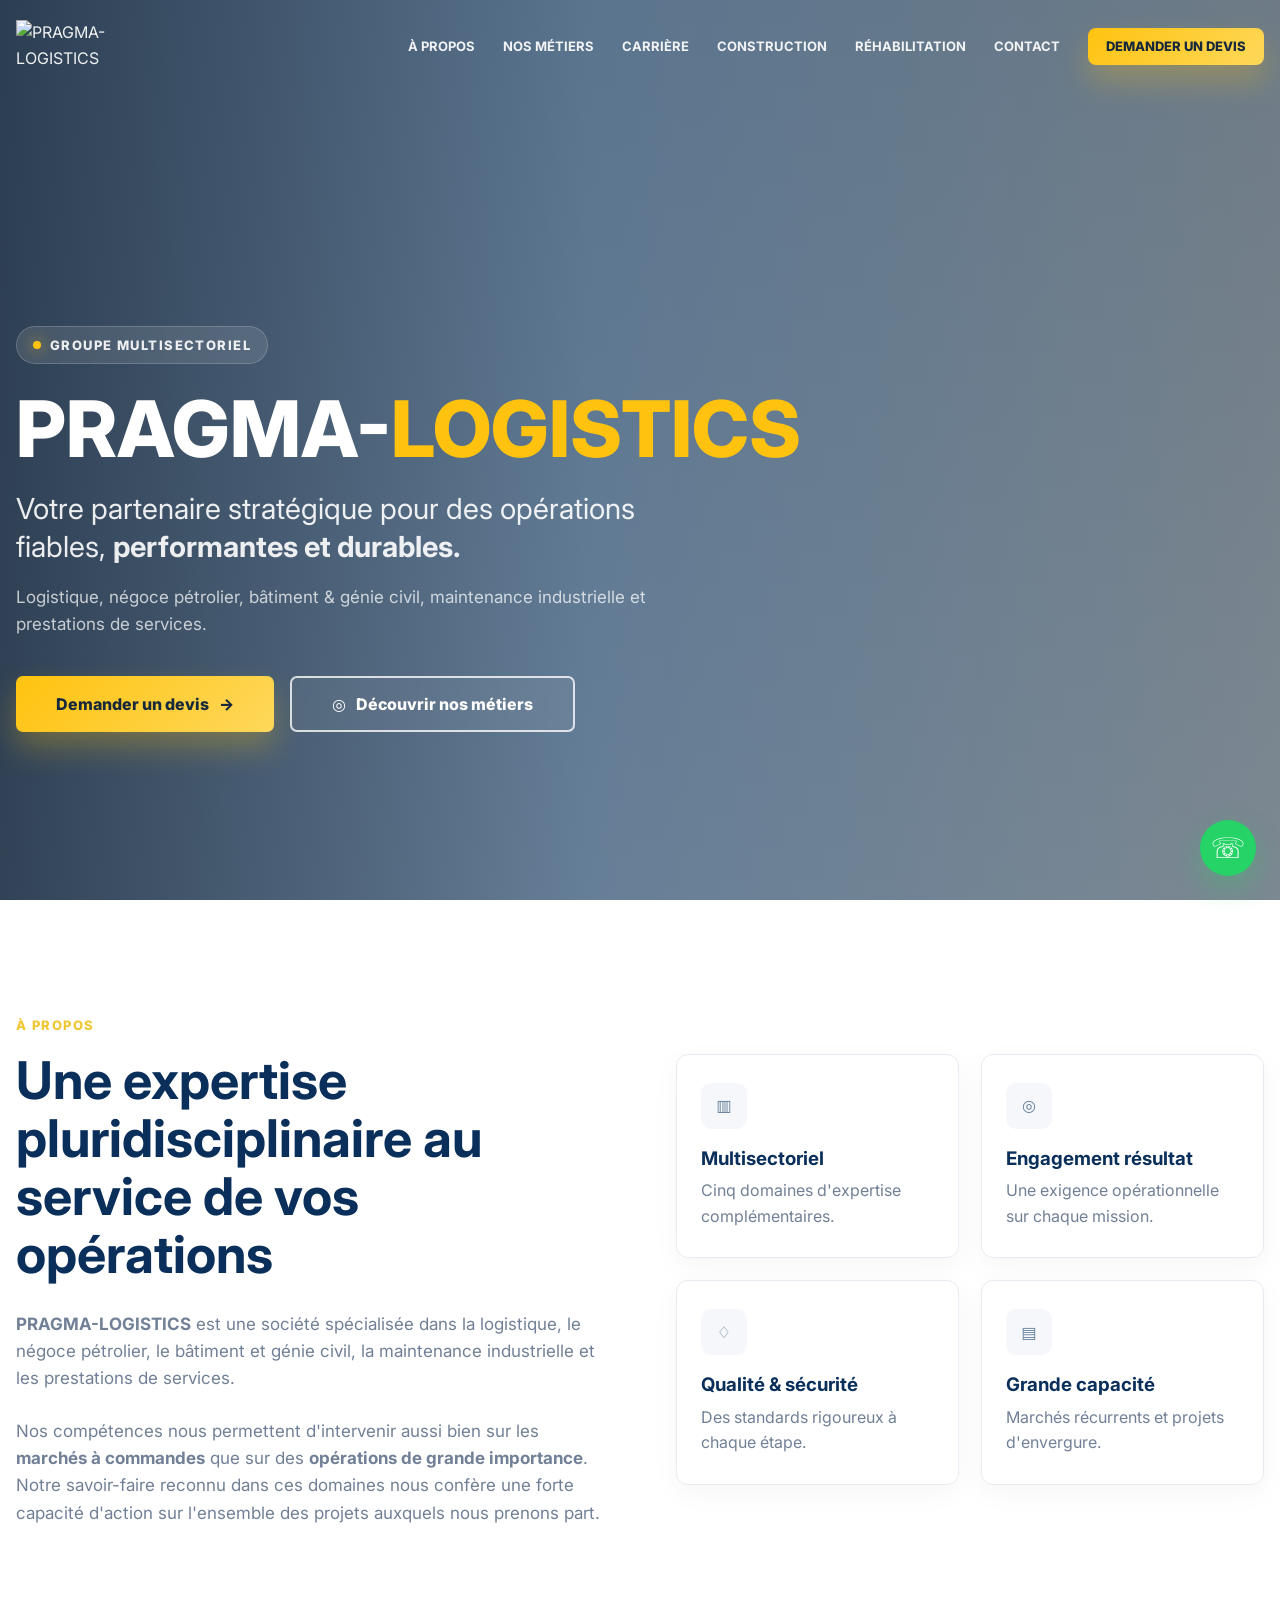
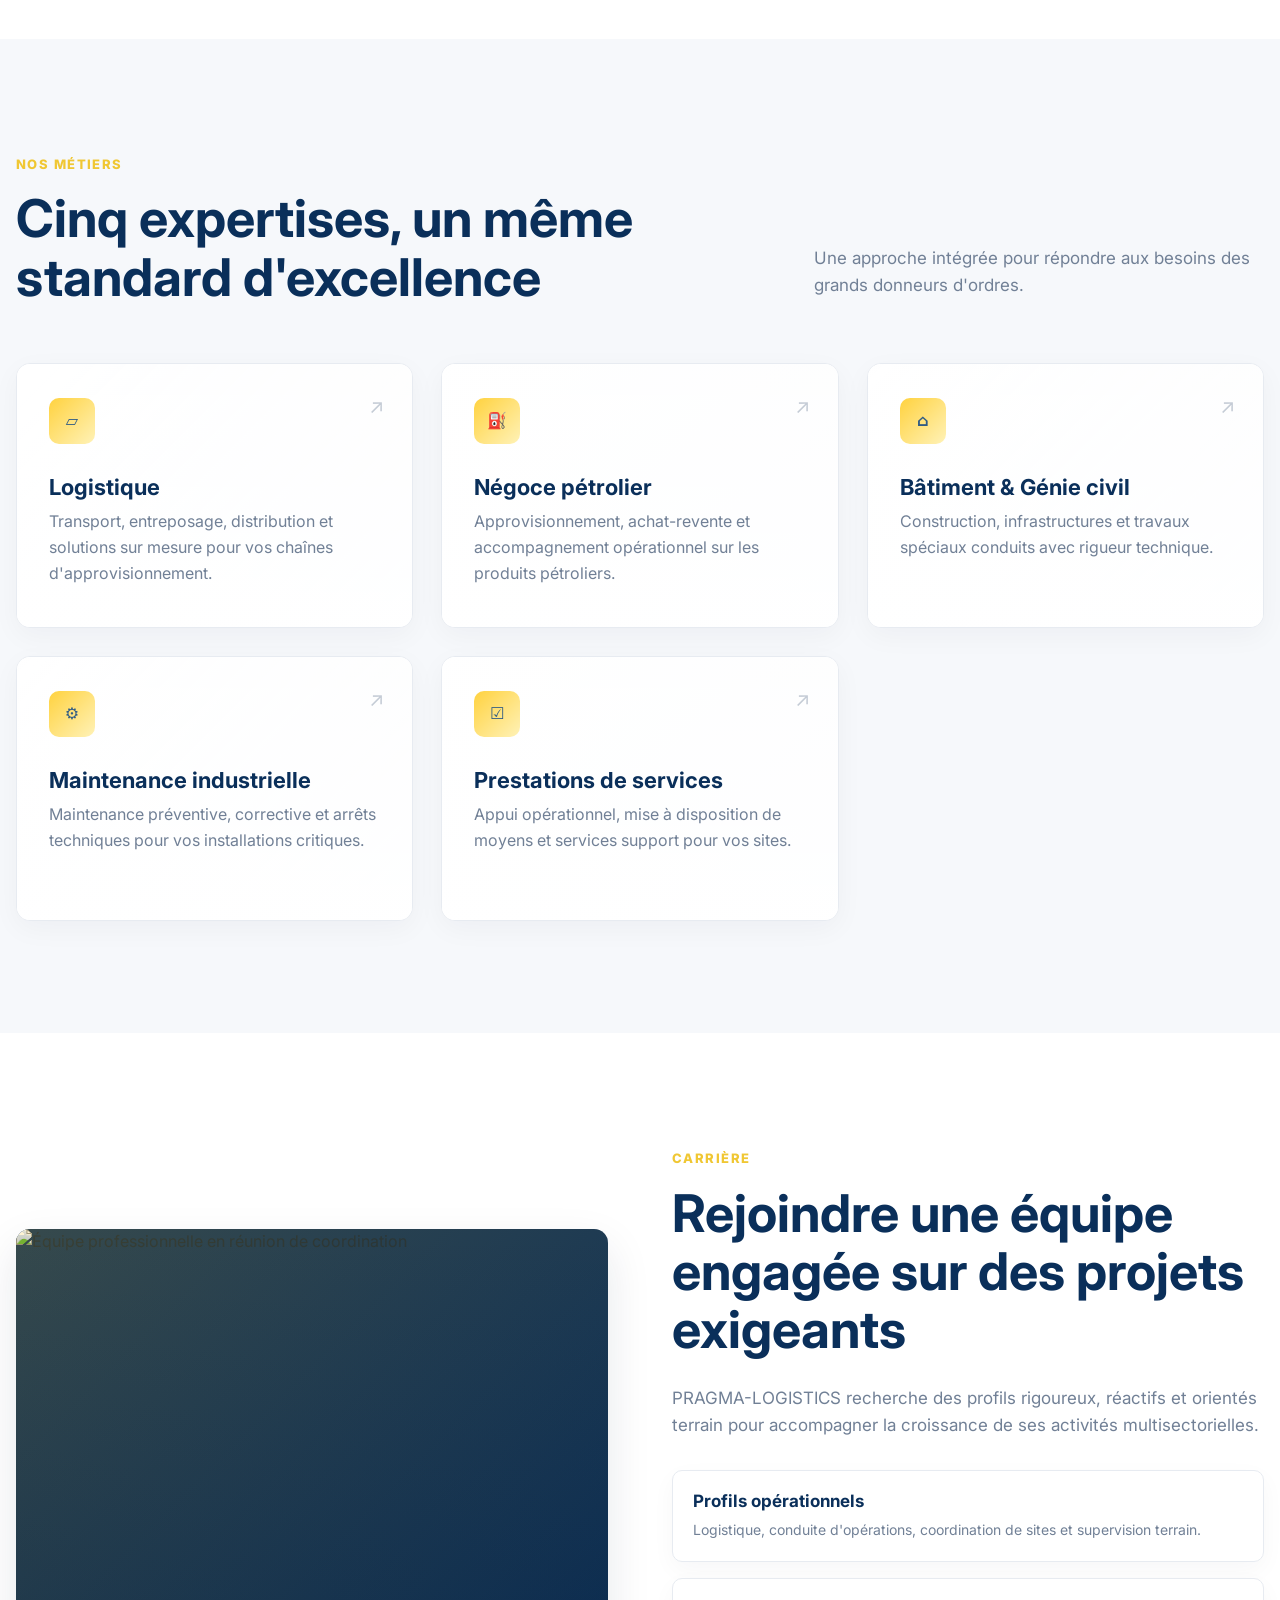
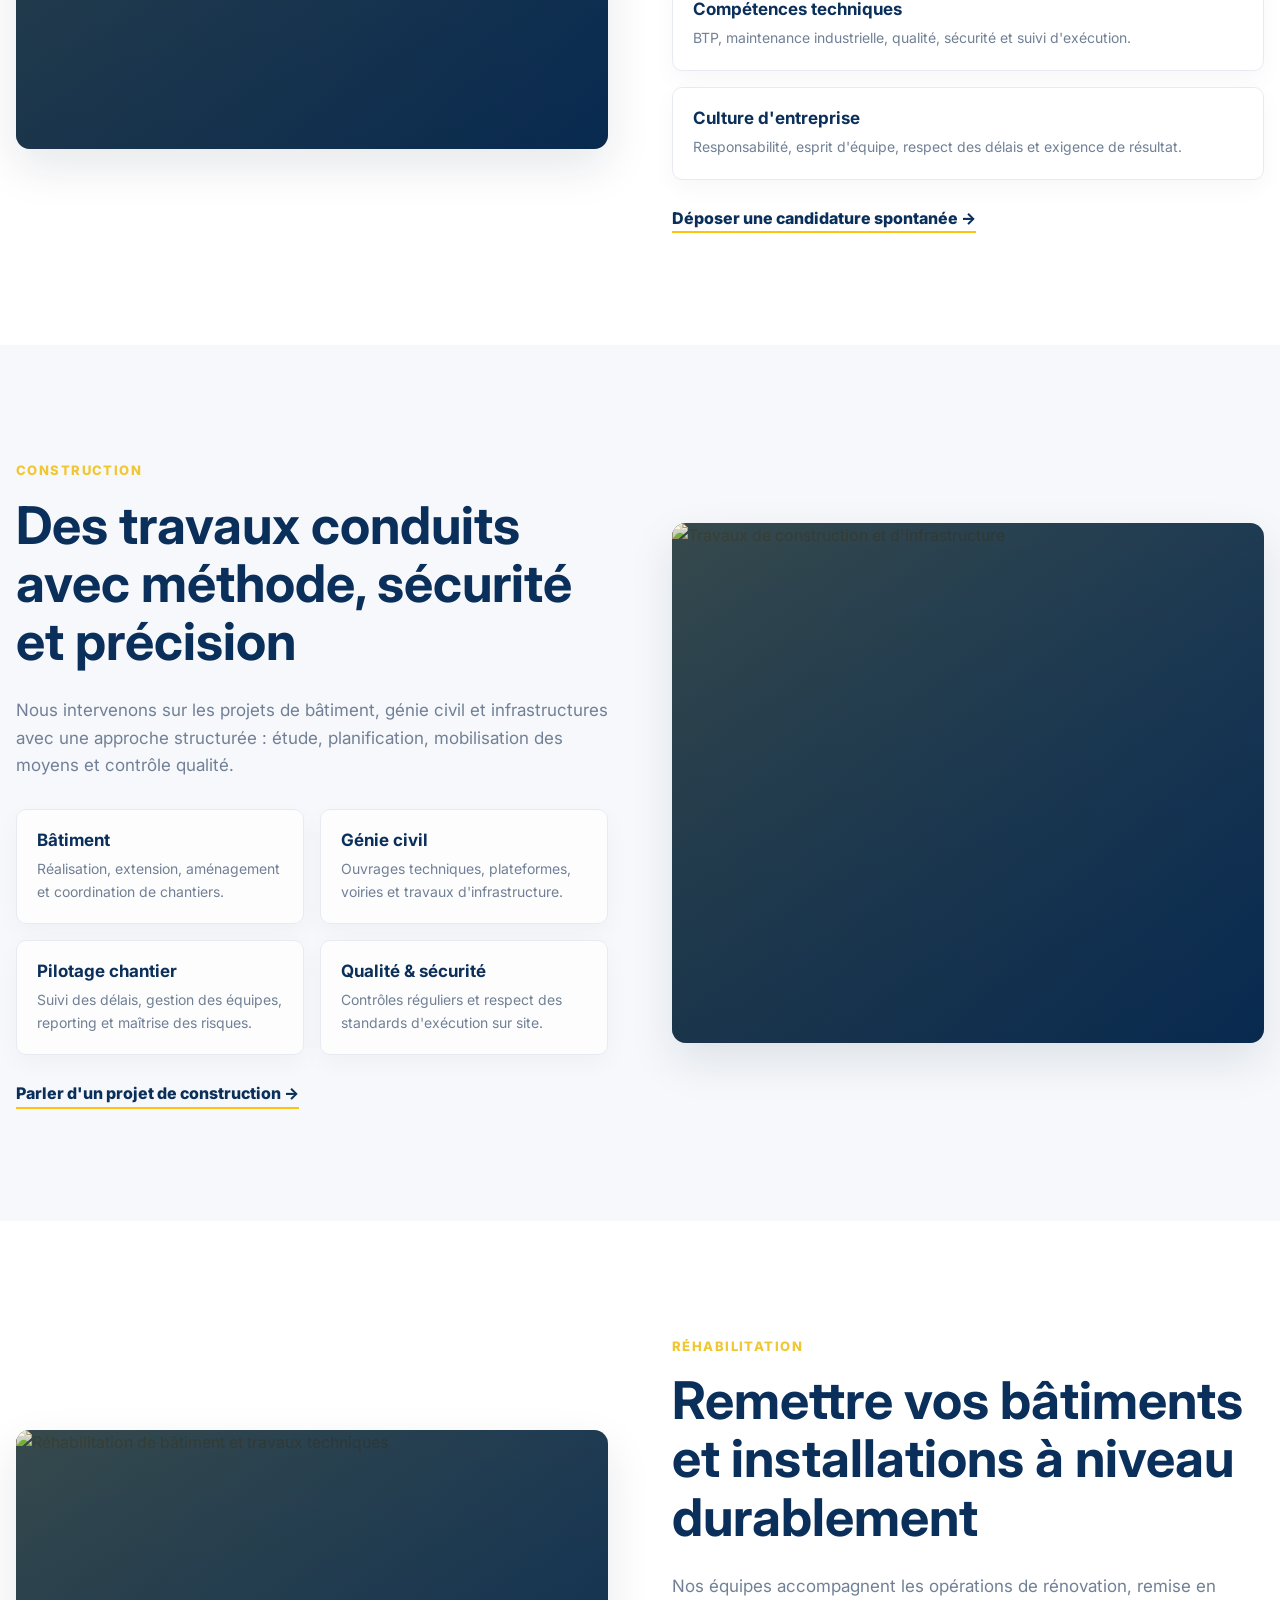
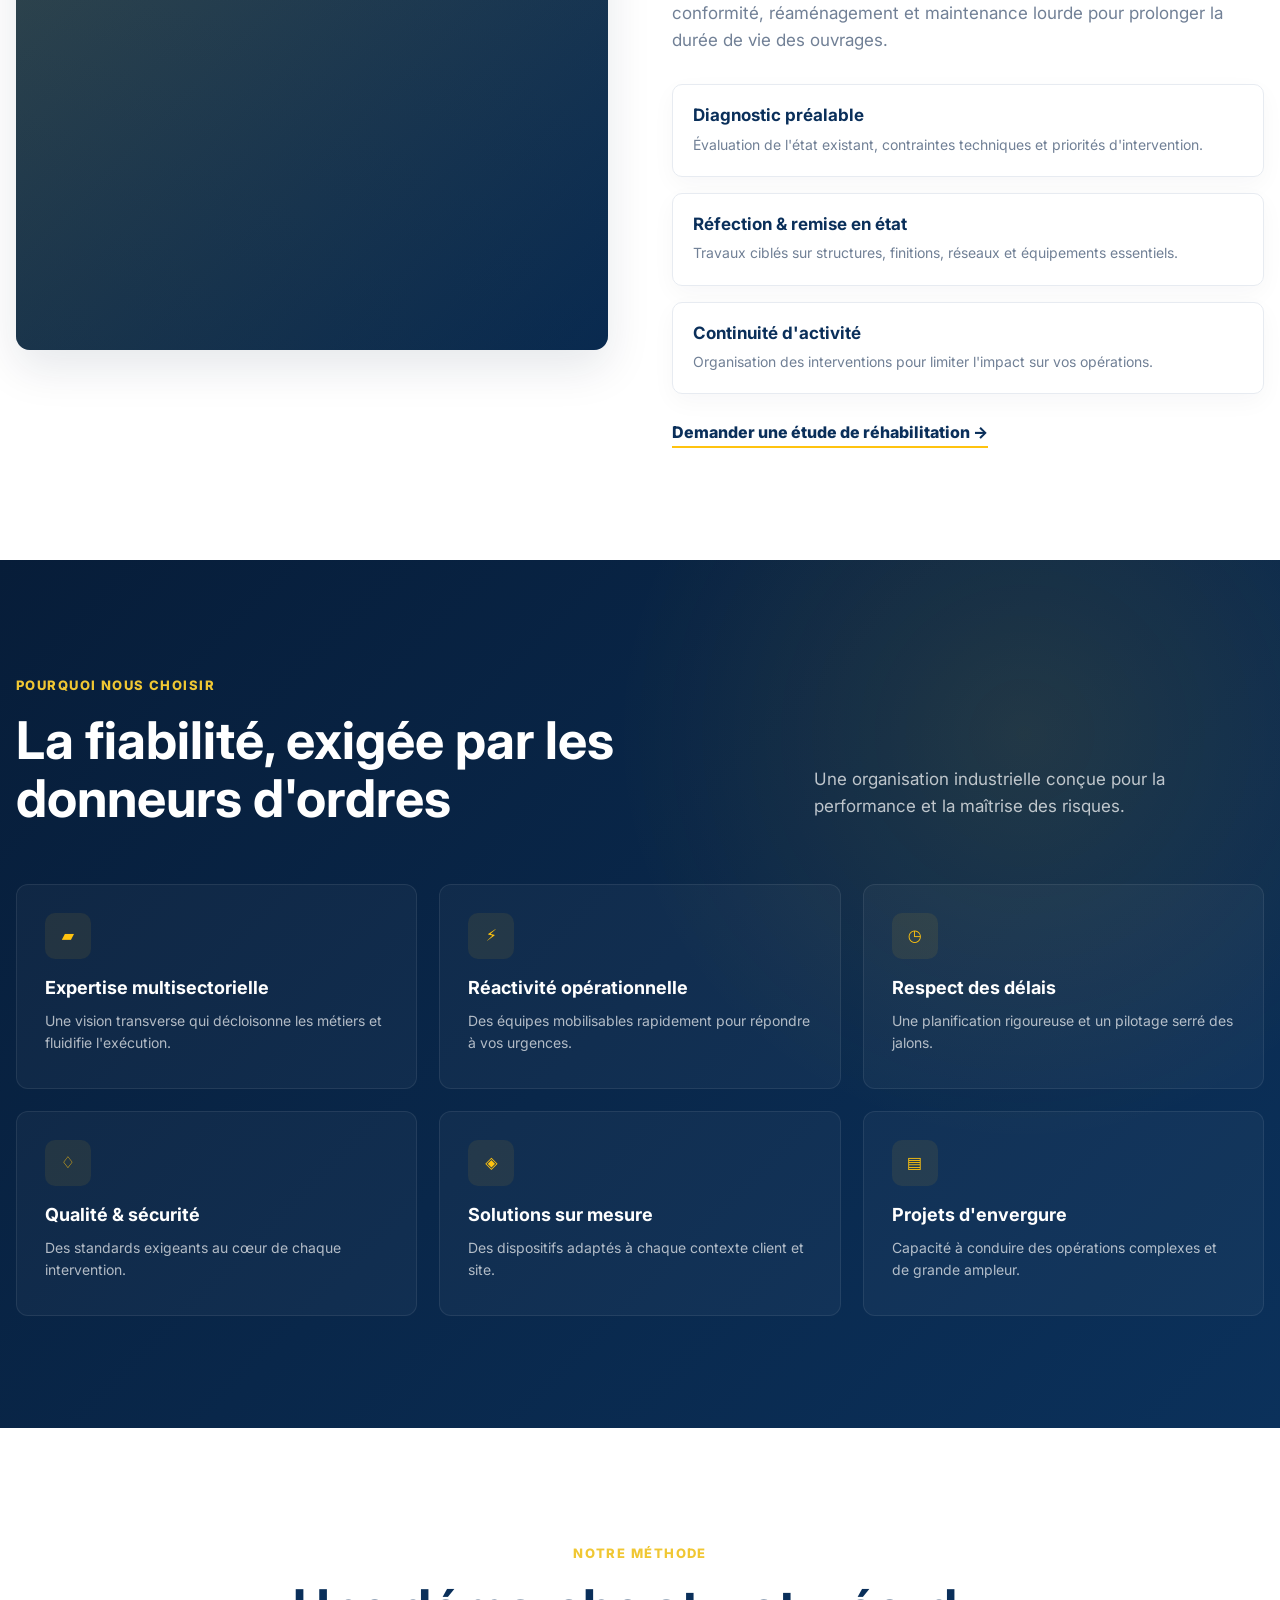
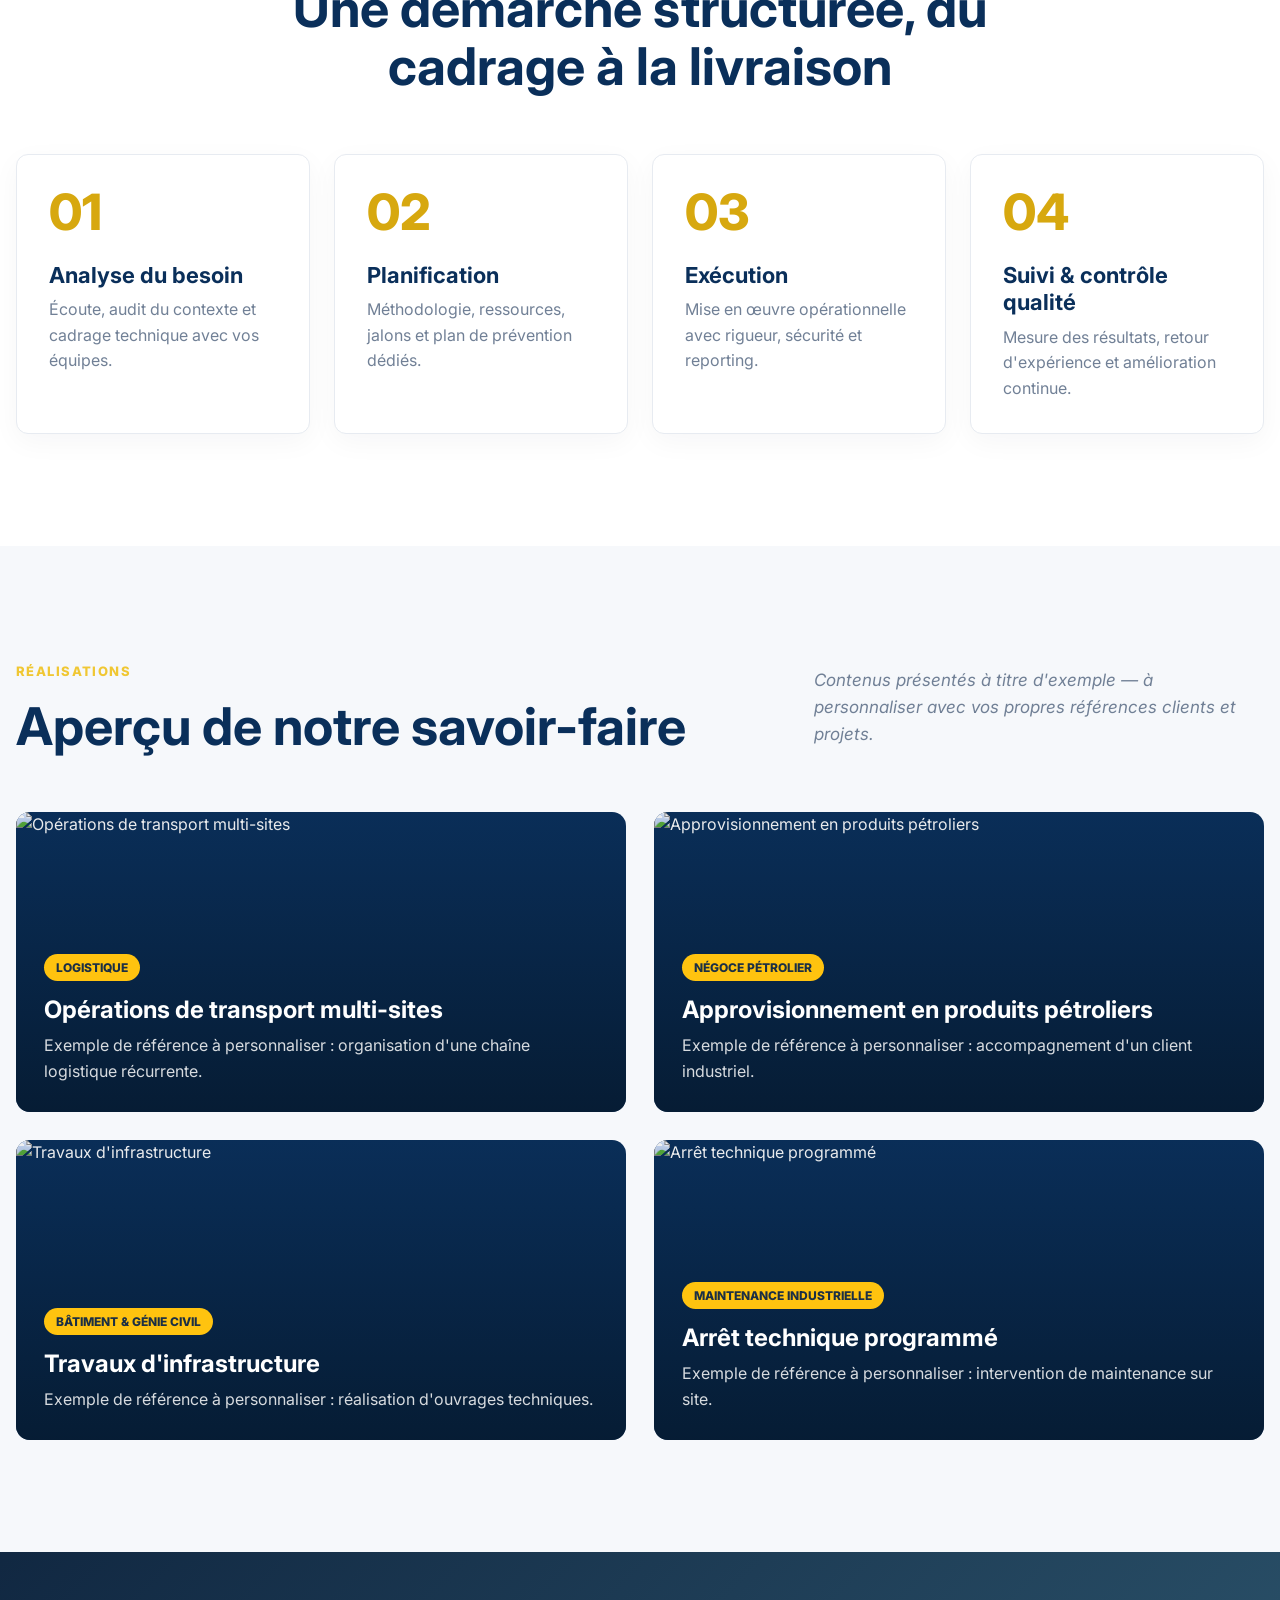
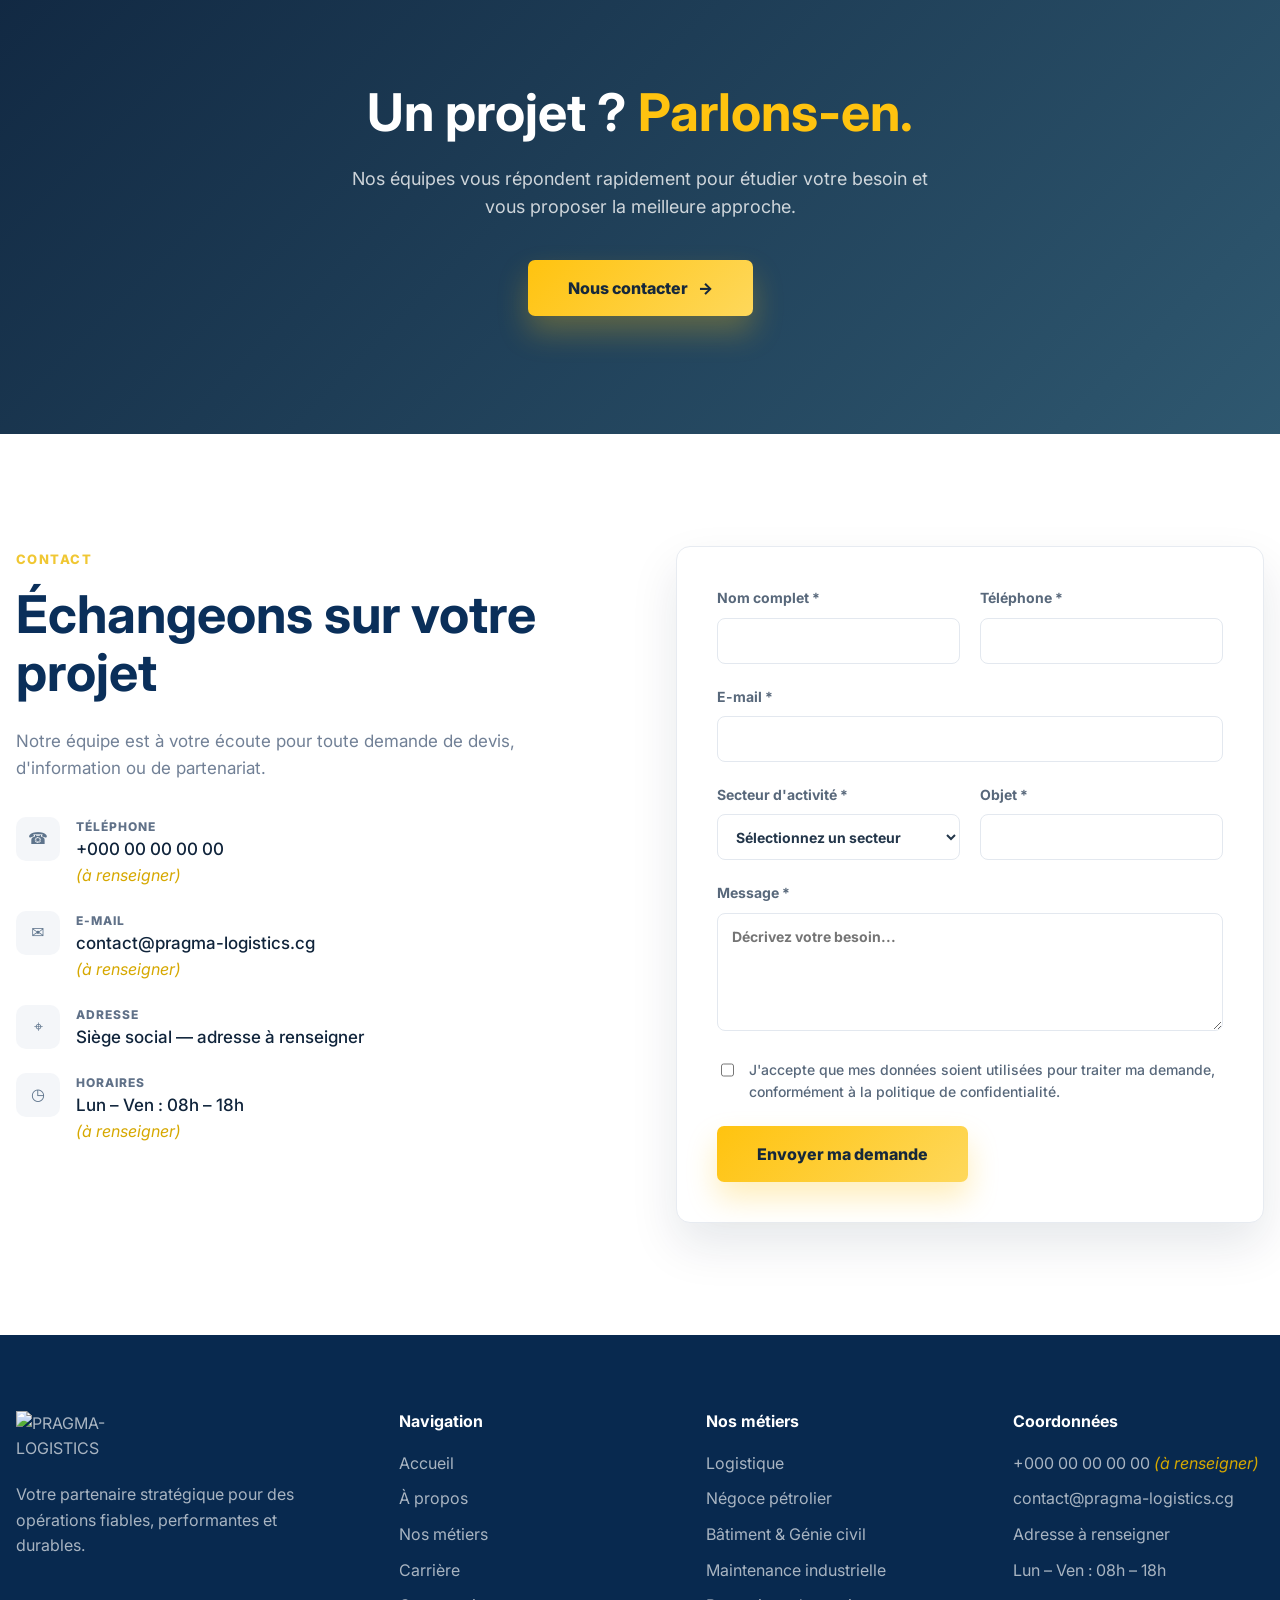
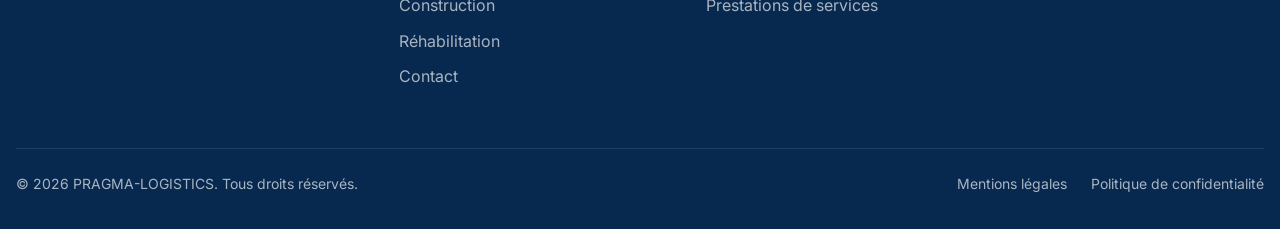
==== index.html @ a947df72 "Deploy PRAGMA Logistics site" ====
<!doctype html>
<html lang="fr">
  <head>
    <meta charset="UTF-8" />
    <meta name="viewport" content="width=device-width, initial-scale=1.0" />
    <title>PRAGMA-LOGISTICS — Logistique, négoce pétrolier, BTP & maintenance</title>
    <meta
      name="description"
      content="PRAGMA-LOGISTICS, votre partenaire stratégique pour des opérations fiables, performantes et durables."
    />
    <link rel="preconnect" href="https://fonts.googleapis.com" />
    <link rel="preconnect" href="https://fonts.gstatic.com" crossorigin />
    <link
      href="https://fonts.googleapis.com/css2?family=Inter:wght@400;500;600;700;800&display=swap"
      rel="stylesheet"
    />
    <link rel="stylesheet" href="styles.css" />
  </head>
  <body>
    <header class="site-header" data-header>
      <a class="brand" href="#accueil" aria-label="PRAGMA-LOGISTICS accueil">
        <img
          src="https://pragmalogistics.lovable.app/__l5e/assets-v1/57a5260f-baf3-4e58-b980-f02377083fa2/pragma-logo-transparent.png"
          alt="PRAGMA-LOGISTICS"
        />
      </a>
      <button class="menu-toggle" type="button" aria-label="Ouvrir le menu" aria-expanded="false">
        <span></span><span></span><span></span>
      </button>
      <nav class="main-nav" aria-label="Navigation principale">
        <a href="#apropos">À PROPOS</a>
        <a href="#metiers">NOS MÉTIERS</a>
        <a href="#carriere">CARRIÈRE</a>
        <a href="#construction">CONSTRUCTION</a>
        <a href="#rehabilitation">RÉHABILITATION</a>
        <a href="#contact">CONTACT</a>
        <a class="btn btn-small btn-accent" href="#contact">DEMANDER UN DEVIS</a>
      </nav>
    </header>

    <main>
      <section id="accueil" class="hero">
        <div class="hero-bg"></div>
        <div class="hero-content">
          <span class="kicker hero-kicker"><i></i>Groupe multisectoriel</span>
          <h1>PRAGMA-<span>LOGISTICS</span></h1>
          <p class="hero-lead">
            Votre partenaire stratégique pour des opérations fiables,
            <strong>performantes et durables.</strong>
          </p>
          <p class="hero-sub">
            Logistique, négoce pétrolier, bâtiment & génie civil, maintenance industrielle et
            prestations de services.
          </p>
          <div class="hero-actions">
            <a class="btn btn-accent" href="#contact">Demander un devis <span aria-hidden="true">→</span></a>
            <a class="btn btn-outline" href="#metiers">
              <span class="btn-icon" aria-hidden="true">◎</span>
              Découvrir nos métiers
            </a>
          </div>
        </div>
      </section>

      <section id="apropos" class="section about">
        <div class="container split">
          <div class="section-copy">
            <span class="eyebrow">À propos</span>
            <h2>Une expertise pluridisciplinaire au service de vos opérations</h2>
            <p>
              <strong>PRAGMA-LOGISTICS</strong> est une société spécialisée dans la logistique, le
              négoce pétrolier, le bâtiment et génie civil, la maintenance industrielle et les
              prestations de services.
            </p>
            <p>
              Nos compétences nous permettent d'intervenir aussi bien sur les <strong>marchés à
              commandes</strong> que sur des <strong>opérations de grande importance</strong>. Notre
              savoir-faire reconnu dans ces domaines nous confère une forte capacité d'action sur
              l'ensemble des projets auxquels nous prenons part.
            </p>
          </div>
          <div class="about-grid" aria-label="Points forts">
            <article class="mini-card">
              <span class="icon">▥</span>
              <h3>Multisectoriel</h3>
              <p>Cinq domaines d'expertise complémentaires.</p>
            </article>
            <article class="mini-card">
              <span class="icon">◎</span>
              <h3>Engagement résultat</h3>
              <p>Une exigence opérationnelle sur chaque mission.</p>
            </article>
            <article class="mini-card">
              <span class="icon">♢</span>
              <h3>Qualité & sécurité</h3>
              <p>Des standards rigoureux à chaque étape.</p>
            </article>
            <article class="mini-card">
              <span class="icon">▤</span>
              <h3>Grande capacité</h3>
              <p>Marchés récurrents et projets d'envergure.</p>
            </article>
          </div>
        </div>
      </section>

      <section id="metiers" class="section services">
        <div class="container">
          <div class="section-heading">
            <div>
              <span class="eyebrow">Nos métiers</span>
              <h2>Cinq expertises, un même standard d'excellence</h2>
            </div>
            <p>Une approche intégrée pour répondre aux besoins des grands donneurs d'ordres.</p>
          </div>
          <div class="service-grid">
            <article class="service-card service-logistics">
              <span class="service-icon">▱</span>
              <span class="arrow">↗</span>
              <h3>Logistique</h3>
              <p>Transport, entreposage, distribution et solutions sur mesure pour vos chaînes d'approvisionnement.</p>
            </article>
            <article class="service-card service-oil">
              <span class="service-icon">⛽</span>
              <span class="arrow">↗</span>
              <h3>Négoce pétrolier</h3>
              <p>Approvisionnement, achat-revente et accompagnement opérationnel sur les produits pétroliers.</p>
            </article>
            <article class="service-card service-construction">
              <span class="service-icon">⌂</span>
              <span class="arrow">↗</span>
              <h3>Bâtiment & Génie civil</h3>
              <p>Construction, infrastructures et travaux spéciaux conduits avec rigueur technique.</p>
            </article>
            <article class="service-card service-maintenance">
              <span class="service-icon">⚙</span>
              <span class="arrow">↗</span>
              <h3>Maintenance industrielle</h3>
              <p>Maintenance préventive, corrective et arrêts techniques pour vos installations critiques.</p>
            </article>
            <article class="service-card service-support">
              <span class="service-icon">☑</span>
              <span class="arrow">↗</span>
              <h3>Prestations de services</h3>
              <p>Appui opérationnel, mise à disposition de moyens et services support pour vos sites.</p>
            </article>
          </div>
        </div>
      </section>

      <section id="carriere" class="section menu-page page-career">
        <div class="container split page-block">
          <div class="page-media">
            <img
              src="https://images.unsplash.com/photo-1552664730-d307ca884978?auto=format&fit=crop&w=1200&q=80"
              alt="Équipe professionnelle en réunion de coordination"
            />
          </div>
          <div class="section-copy">
            <span class="eyebrow">Carrière</span>
            <h2>Rejoindre une équipe engagée sur des projets exigeants</h2>
            <p>
              PRAGMA-LOGISTICS recherche des profils rigoureux, réactifs et orientés terrain pour
              accompagner la croissance de ses activités multisectorielles.
            </p>
            <div class="content-list">
              <article>
                <h3>Profils opérationnels</h3>
                <p>Logistique, conduite d'opérations, coordination de sites et supervision terrain.</p>
              </article>
              <article>
                <h3>Compétences techniques</h3>
                <p>BTP, maintenance industrielle, qualité, sécurité et suivi d'exécution.</p>
              </article>
              <article>
                <h3>Culture d'entreprise</h3>
                <p>Responsabilité, esprit d'équipe, respect des délais et exigence de résultat.</p>
              </article>
            </div>
            <a class="text-link" href="#contact">Déposer une candidature spontanée →</a>
          </div>
        </div>
      </section>

      <section id="construction" class="section menu-page alt">
        <div class="container split page-block reverse">
          <div class="section-copy">
            <span class="eyebrow">Construction</span>
            <h2>Des travaux conduits avec méthode, sécurité et précision</h2>
            <p>
              Nous intervenons sur les projets de bâtiment, génie civil et infrastructures avec une
              approche structurée : étude, planification, mobilisation des moyens et contrôle qualité.
            </p>
            <div class="content-list two-col">
              <article>
                <h3>Bâtiment</h3>
                <p>Réalisation, extension, aménagement et coordination de chantiers.</p>
              </article>
              <article>
                <h3>Génie civil</h3>
                <p>Ouvrages techniques, plateformes, voiries et travaux d'infrastructure.</p>
              </article>
              <article>
                <h3>Pilotage chantier</h3>
                <p>Suivi des délais, gestion des équipes, reporting et maîtrise des risques.</p>
              </article>
              <article>
                <h3>Qualité & sécurité</h3>
                <p>Contrôles réguliers et respect des standards d'exécution sur site.</p>
              </article>
            </div>
            <a class="text-link" href="#contact">Parler d'un projet de construction →</a>
          </div>
          <div class="page-media">
            <img
              src="https://pragmalogistics.lovable.app/assets/construction-CfdE3j8B.jpg"
              alt="Travaux de construction et d'infrastructure"
            />
          </div>
        </div>
      </section>

      <section id="rehabilitation" class="section menu-page">
        <div class="container split page-block">
          <div class="page-media">
            <img
              src="https://images.unsplash.com/photo-1503387762-592deb58ef4e?auto=format&fit=crop&w=1200&q=80"
              alt="Réhabilitation de bâtiment et travaux techniques"
            />
          </div>
          <div class="section-copy">
            <span class="eyebrow">Réhabilitation</span>
            <h2>Remettre vos bâtiments et installations à niveau durablement</h2>
            <p>
              Nos équipes accompagnent les opérations de rénovation, remise en conformité,
              réaménagement et maintenance lourde pour prolonger la durée de vie des ouvrages.
            </p>
            <div class="content-list">
              <article>
                <h3>Diagnostic préalable</h3>
                <p>Évaluation de l'état existant, contraintes techniques et priorités d'intervention.</p>
              </article>
              <article>
                <h3>Réfection & remise en état</h3>
                <p>Travaux ciblés sur structures, finitions, réseaux et équipements essentiels.</p>
              </article>
              <article>
                <h3>Continuité d'activité</h3>
                <p>Organisation des interventions pour limiter l'impact sur vos opérations.</p>
              </article>
            </div>
            <a class="text-link" href="#contact">Demander une étude de réhabilitation →</a>
          </div>
        </div>
      </section>

      <section id="pourquoi" class="section why">
        <div class="container">
          <div class="section-heading light">
            <div>
              <span class="eyebrow">Pourquoi nous choisir</span>
              <h2>La fiabilité, exigée par les donneurs d'ordres</h2>
            </div>
            <p>Une organisation industrielle conçue pour la performance et la maîtrise des risques.</p>
          </div>
          <div class="why-grid">
            <article><span>▰</span><h3>Expertise multisectorielle</h3><p>Une vision transverse qui décloisonne les métiers et fluidifie l'exécution.</p></article>
            <article><span>⚡</span><h3>Réactivité opérationnelle</h3><p>Des équipes mobilisables rapidement pour répondre à vos urgences.</p></article>
            <article><span>◷</span><h3>Respect des délais</h3><p>Une planification rigoureuse et un pilotage serré des jalons.</p></article>
            <article><span>♢</span><h3>Qualité & sécurité</h3><p>Des standards exigeants au cœur de chaque intervention.</p></article>
            <article><span>◈</span><h3>Solutions sur mesure</h3><p>Des dispositifs adaptés à chaque contexte client et site.</p></article>
            <article><span>▤</span><h3>Projets d'envergure</h3><p>Capacité à conduire des opérations complexes et de grande ampleur.</p></article>
          </div>
        </div>
      </section>

      <section id="methode" class="section method">
        <div class="container">
          <div class="center-head">
            <span class="eyebrow">Notre méthode</span>
            <h2>Une démarche structurée, du cadrage à la livraison</h2>
          </div>
          <div class="steps">
            <article><span>01</span><h3>Analyse du besoin</h3><p>Écoute, audit du contexte et cadrage technique avec vos équipes.</p></article>
            <article><span>02</span><h3>Planification</h3><p>Méthodologie, ressources, jalons et plan de prévention dédiés.</p></article>
            <article><span>03</span><h3>Exécution</h3><p>Mise en œuvre opérationnelle avec rigueur, sécurité et reporting.</p></article>
            <article><span>04</span><h3>Suivi & contrôle qualité</h3><p>Mesure des résultats, retour d'expérience et amélioration continue.</p></article>
          </div>
        </div>
      </section>

      <section id="realisations" class="section projects">
        <div class="container">
          <div class="section-heading">
            <div>
              <span class="eyebrow">Réalisations</span>
              <h2>Aperçu de notre savoir-faire</h2>
            </div>
            <p class="italic">Contenus présentés à titre d'exemple — à personnaliser avec vos propres références clients et projets.</p>
          </div>
          <div class="project-grid">
            <article class="project-card">
              <img src="https://pragmalogistics.lovable.app/assets/logistics-BELM3pvp.jpg" alt="Opérations de transport multi-sites" />
              <div><span>Logistique</span><h3>Opérations de transport multi-sites</h3><p>Exemple de référence à personnaliser : organisation d'une chaîne logistique récurrente.</p></div>
            </article>
            <article class="project-card">
              <img src="https://pragmalogistics.lovable.app/assets/oil-B27FoLaL.jpg" alt="Approvisionnement en produits pétroliers" />
              <div><span>Négoce pétrolier</span><h3>Approvisionnement en produits pétroliers</h3><p>Exemple de référence à personnaliser : accompagnement d'un client industriel.</p></div>
            </article>
            <article class="project-card">
              <img src="https://pragmalogistics.lovable.app/assets/construction-CfdE3j8B.jpg" alt="Travaux d'infrastructure" />
              <div><span>Bâtiment & Génie civil</span><h3>Travaux d'infrastructure</h3><p>Exemple de référence à personnaliser : réalisation d'ouvrages techniques.</p></div>
            </article>
            <article class="project-card">
              <img src="https://pragmalogistics.lovable.app/assets/maintenance-DeAv5pHm.jpg" alt="Arrêt technique programmé" />
              <div><span>Maintenance industrielle</span><h3>Arrêt technique programmé</h3><p>Exemple de référence à personnaliser : intervention de maintenance sur site.</p></div>
            </article>
          </div>
        </div>
      </section>

      <section class="cta">
        <div class="container">
          <h2>Un projet ? <span>Parlons-en.</span></h2>
          <p>Nos équipes vous répondent rapidement pour étudier votre besoin et vous proposer la meilleure approche.</p>
          <a class="btn btn-accent" href="#contact">Nous contacter <span aria-hidden="true">→</span></a>
        </div>
      </section>

      <section id="contact" class="section contact">
        <div class="container split">
          <div class="section-copy contact-copy">
            <span class="eyebrow">Contact</span>
            <h2>Échangeons sur votre projet</h2>
            <p>Notre équipe est à votre écoute pour toute demande de devis, d'information ou de partenariat.</p>
            <div class="contact-list">
              <div><span>☎</span><p>Téléphone</p><strong>+000 00 00 00 00</strong><em>(à renseigner)</em></div>
              <div><span>✉</span><p>E-mail</p><strong>contact@pragma-logistics.cg</strong><em>(à renseigner)</em></div>
              <div><span>⌖</span><p>Adresse</p><strong>Siège social — adresse à renseigner</strong></div>
              <div><span>◷</span><p>Horaires</p><strong>Lun – Ven : 08h – 18h</strong><em>(à renseigner)</em></div>
            </div>
          </div>
          <form class="contact-form">
            <div class="form-row">
              <label>Nom complet *<input type="text" required /></label>
              <label>Téléphone *<input type="tel" required /></label>
            </div>
            <label>E-mail *<input type="email" required /></label>
            <div class="form-row">
              <label>Secteur d'activité *
                <select required>
                  <option value="">Sélectionnez un secteur</option>
                  <option>Logistique</option>
                  <option>Négoce pétrolier</option>
                  <option>Bâtiment & Génie civil</option>
                  <option>Maintenance industrielle</option>
                  <option>Prestations de services</option>
                </select>
              </label>
              <label>Objet *<input type="text" required /></label>
            </div>
            <label>Message *<textarea required placeholder="Décrivez votre besoin..."></textarea></label>
            <label class="check"><input type="checkbox" /> <span>J'accepte que mes données soient utilisées pour traiter ma demande, conformément à la politique de confidentialité.</span></label>
            <button class="btn btn-accent" type="submit">Envoyer ma demande</button>
          </form>
        </div>
      </section>
    </main>

    <footer class="footer">
      <div class="container footer-grid">
        <div>
          <img
            src="https://pragmalogistics.lovable.app/__l5e/assets-v1/57a5260f-baf3-4e58-b980-f02377083fa2/pragma-logo-transparent.png"
            alt="PRAGMA-LOGISTICS"
          />
          <p>Votre partenaire stratégique pour des opérations fiables, performantes et durables.</p>
        </div>
        <div>
          <h3>Navigation</h3>
          <a href="#accueil">Accueil</a>
          <a href="#apropos">À propos</a>
          <a href="#metiers">Nos métiers</a>
          <a href="#carriere">Carrière</a>
          <a href="#construction">Construction</a>
          <a href="#rehabilitation">Réhabilitation</a>
          <a href="#contact">Contact</a>
        </div>
        <div>
          <h3>Nos métiers</h3>
          <a href="#metiers">Logistique</a>
          <a href="#metiers">Négoce pétrolier</a>
          <a href="#metiers">Bâtiment & Génie civil</a>
          <a href="#metiers">Maintenance industrielle</a>
          <a href="#metiers">Prestations de services</a>
        </div>
        <div>
          <h3>Coordonnées</h3>
          <p>+000 00 00 00 00 <em>(à renseigner)</em></p>
          <p>contact@pragma-logistics.cg</p>
          <p>Adresse à renseigner</p>
          <p>Lun – Ven : 08h – 18h</p>
        </div>
      </div>
      <div class="container foot-bottom">
        <p>© 2026 PRAGMA-LOGISTICS. Tous droits réservés.</p>
        <div><a href="#">Mentions légales</a><a href="#">Politique de confidentialité</a></div>
      </div>
    </footer>

    <a class="whatsapp" href="#contact" aria-label="Contacter PRAGMA-LOGISTICS">☏</a>
    <script src="script.js"></script>
  </body>
</html>
---- styles.css ----
:root {
  --primary: #0a2f5a;
  --primary-dark: #052342;
  --steel: #607188;
  --muted: #718096;
  --line: #e7ebf1;
  --soft: #f6f8fb;
  --accent: #ffc30f;
  --accent-2: #fed85b;
  --white: #ffffff;
  --shadow: 0 18px 45px rgba(6, 31, 61, 0.1);
  --shadow-accent: 0 16px 30px rgba(255, 195, 15, 0.28);
}

* {
  box-sizing: border-box;
}

html {
  scroll-behavior: smooth;
}

body {
  margin: 0;
  font-family: Inter, system-ui, -apple-system, BlinkMacSystemFont, "Segoe UI", sans-serif;
  color: #10243b;
  background: var(--white);
  line-height: 1.6;
}

img {
  display: block;
  max-width: 100%;
}

a {
  color: inherit;
  text-decoration: none;
}

button,
input,
textarea,
select {
  font: inherit;
}

.container {
  width: min(100% - 32px, 1248px);
  margin-inline: auto;
}

.site-header {
  position: fixed;
  z-index: 50;
  inset: 0 0 auto;
  height: 92px;
  display: flex;
  align-items: center;
  justify-content: space-between;
  padding-inline: 16px;
  background: transparent;
  color: rgba(255, 255, 255, 0.92);
  transition: background 0.25s ease, box-shadow 0.25s ease, color 0.25s ease, height 0.25s ease;
}

.site-header.scrolled {
  height: 82px;
  color: #1c2f44;
  background: rgba(255, 255, 255, 0.95);
  box-shadow: 0 2px 22px rgba(10, 35, 66, 0.08);
  backdrop-filter: blur(16px);
}

.brand img {
  width: 108px;
  height: auto;
}

.main-nav {
  display: flex;
  align-items: center;
  gap: 28px;
  font-size: 13px;
  font-weight: 700;
}

.main-nav a:not(.btn) {
  transition: color 0.2s ease;
}

.main-nav a:not(.btn):hover {
  color: var(--accent);
}

.menu-toggle {
  display: none;
  width: 42px;
  height: 42px;
  border: 0;
  border-radius: 8px;
  background: rgba(255, 255, 255, 0.12);
}

.menu-toggle span {
  display: block;
  width: 20px;
  height: 2px;
  margin: 5px auto;
  background: currentColor;
}

.btn {
  display: inline-flex;
  align-items: center;
  justify-content: center;
  gap: 10px;
  min-height: 56px;
  padding: 0 40px;
  border-radius: 7px;
  border: 0;
  cursor: pointer;
  font-weight: 800;
  line-height: 1;
  transition: transform 0.2s ease, background 0.2s ease, box-shadow 0.2s ease;
}

.btn:hover {
  transform: translateY(-1px) scale(1.015);
}

.btn-small {
  min-height: 37px;
  padding: 0 18px;
  border-radius: 8px;
  font-size: 13px;
}

.btn-accent {
  color: #16283b;
  background: linear-gradient(135deg, var(--accent), var(--accent-2));
  box-shadow: var(--shadow-accent);
}

.btn-outline {
  color: var(--white);
  border: 2px solid rgba(255, 255, 255, 0.78);
  background: rgba(255, 255, 255, 0.06);
  backdrop-filter: blur(8px);
}

.hero {
  position: relative;
  min-height: 100vh;
  overflow: hidden;
  display: flex;
  align-items: center;
  color: var(--white);
}

.hero-bg {
  position: absolute;
  inset: 0;
  background:
    linear-gradient(90deg, rgba(4, 25, 49, 0.82) 0%, rgba(8, 48, 88, 0.62) 46%, rgba(5, 27, 45, 0.52) 100%),
    linear-gradient(180deg, rgba(5, 32, 58, 0.12), rgba(255, 255, 255, 0.82) 100%),
    url("https://pragmalogistics.lovable.app/assets/hero-C02jiq3S.jpg") center/cover;
}

.hero-content {
  position: relative;
  z-index: 1;
  width: min(100% - 32px, 1248px);
  margin: 94px auto 0;
  padding-top: 64px;
}

.kicker,
.eyebrow {
  display: inline-flex;
  align-items: center;
  gap: 9px;
  text-transform: uppercase;
  letter-spacing: 0.11em;
  font-size: 13px;
  font-weight: 800;
}

.hero-kicker {
  padding: 8px 16px;
  border: 1px solid rgba(255, 255, 255, 0.18);
  border-radius: 999px;
  color: rgba(255, 255, 255, 0.9);
  background: rgba(255, 255, 255, 0.11);
  backdrop-filter: blur(14px);
}

.hero-kicker i {
  width: 8px;
  height: 8px;
  border-radius: 999px;
  background: var(--accent);
  box-shadow: 0 0 16px rgba(255, 195, 15, 0.9);
}

.hero h1 {
  margin: 24px 0 0;
  max-width: 790px;
  font-size: clamp(48px, 6.6vw, 78px);
  line-height: 1.04;
  font-weight: 800;
}

.hero h1 span,
.cta h2 span {
  color: var(--accent);
}

.hero-lead {
  margin: 20px 0 0;
  max-width: 700px;
  font-size: clamp(22px, 2.6vw, 29px);
  line-height: 1.32;
  color: rgba(255, 255, 255, 0.9);
}

.hero-sub {
  max-width: 660px;
  margin: 18px 0 0;
  color: rgba(255, 255, 255, 0.73);
  font-size: 17px;
}

.hero-actions {
  display: flex;
  flex-wrap: wrap;
  gap: 16px;
  margin-top: 38px;
}

.section {
  padding: 112px 0;
}

.about,
.method,
.contact {
  background: var(--white);
}

.services,
.projects {
  background: var(--soft);
}

.menu-page {
  background: var(--white);
}

.menu-page.alt {
  background: var(--soft);
}

.split {
  display: grid;
  grid-template-columns: 1fr 1fr;
  gap: 72px;
  align-items: center;
}

.eyebrow {
  color: #f0c733;
}

h2 {
  margin: 14px 0 0;
  color: var(--primary);
  font-size: clamp(34px, 4.2vw, 52px);
  line-height: 1.12;
  letter-spacing: 0;
}

h3 {
  margin: 0;
  color: var(--primary);
  line-height: 1.25;
}

.section-copy p,
.section-heading p,
.center-head p {
  color: var(--muted);
  font-size: 17px;
}

.section-copy p {
  max-width: 650px;
  margin: 26px 0 0;
}

.about-grid {
  display: grid;
  grid-template-columns: repeat(2, minmax(0, 1fr));
  gap: 22px;
}

.mini-card,
.service-card,
.steps article,
.contact-form {
  border: 1px solid var(--line);
  background: var(--white);
  box-shadow: 0 8px 28px rgba(16, 36, 59, 0.04);
}

.mini-card {
  min-height: 178px;
  padding: 28px 24px;
  border-radius: 12px;
}

.icon,
.service-icon,
.why-grid span {
  display: inline-flex;
  align-items: center;
  justify-content: center;
  width: 46px;
  height: 46px;
  margin-bottom: 18px;
  border-radius: 10px;
  color: #66809b;
  background: #f5f7fa;
  font-weight: 800;
}

.mini-card p,
.service-card p,
.steps p {
  margin: 8px 0 0;
  color: var(--muted);
}

.section-heading {
  display: grid;
  grid-template-columns: minmax(0, 1fr) 450px;
  gap: 40px;
  align-items: end;
  margin-bottom: 56px;
}

.section-heading p {
  margin: 0 0 8px;
}

.service-grid {
  display: grid;
  grid-template-columns: repeat(3, minmax(0, 1fr));
  gap: 28px;
}

.service-card {
  position: relative;
  min-height: 265px;
  padding: 34px 32px;
  border-radius: 14px;
  overflow: hidden;
  transition: transform 0.25s ease, box-shadow 0.25s ease, border-color 0.25s ease;
}

.service-card::before {
  content: "";
  position: absolute;
  inset: 0;
  z-index: 0;
  background:
    linear-gradient(135deg, rgba(255, 255, 255, 0.94), rgba(246, 248, 251, 0.86)),
    var(--service-image) center/cover;
  transition: transform 0.35s ease, opacity 0.35s ease;
}

.service-card::after {
  content: "";
  position: absolute;
  inset: 0;
  z-index: 0;
  background: linear-gradient(180deg, rgba(255, 255, 255, 0.72), rgba(255, 255, 255, 0.96));
}

.service-card > * {
  position: relative;
  z-index: 1;
}

.service-card:hover {
  transform: translateY(-6px);
  border-color: rgba(255, 195, 15, 0.55);
  box-shadow: var(--shadow);
}

.service-card:hover::before {
  transform: scale(1.04);
  opacity: 0.95;
}

.service-logistics {
  --service-image: url("https://pragmalogistics.lovable.app/assets/logistics-BELM3pvp.jpg");
}

.service-oil {
  --service-image: url("https://pragmalogistics.lovable.app/assets/oil-B27FoLaL.jpg");
}

.service-construction {
  --service-image: url("https://pragmalogistics.lovable.app/assets/construction-CfdE3j8B.jpg");
}

.service-maintenance {
  --service-image: url("https://pragmalogistics.lovable.app/assets/maintenance-DeAv5pHm.jpg");
}

.service-support {
  --service-image: url("https://pragmalogistics.lovable.app/assets/hero-C02jiq3S.jpg");
}

.service-icon {
  color: #315c84;
  background: linear-gradient(135deg, #ffd23f, #fff2b7);
}

.arrow {
  position: absolute;
  top: 26px;
  right: 28px;
  color: #c5ccd6;
  font-size: 20px;
}

.service-card h3 {
  margin-top: 12px;
  font-size: 22px;
}

.service-card.wide {
  grid-column: span 3;
  min-height: 220px;
}

.page-block {
  gap: 64px;
}

.page-block.reverse {
  align-items: center;
}

.page-media {
  position: relative;
  min-height: 520px;
  overflow: hidden;
  border-radius: 14px;
  box-shadow: var(--shadow);
  background: var(--primary);
}

.page-media::after {
  content: "";
  position: absolute;
  inset: 0;
  background:
    linear-gradient(180deg, rgba(6, 30, 56, 0), rgba(6, 30, 56, 0.26)),
    linear-gradient(135deg, rgba(255, 195, 15, 0.18), rgba(6, 30, 56, 0.08));
}

.page-media img {
  width: 100%;
  height: 100%;
  min-height: 520px;
  object-fit: cover;
}

.content-list {
  display: grid;
  gap: 16px;
  margin: 30px 0 26px;
}

.content-list.two-col {
  grid-template-columns: repeat(2, minmax(0, 1fr));
}

.content-list article {
  padding: 20px;
  border: 1px solid var(--line);
  border-radius: 10px;
  background: rgba(255, 255, 255, 0.78);
  box-shadow: 0 8px 24px rgba(16, 36, 59, 0.035);
}

.content-list h3 {
  font-size: 17px;
}

.content-list p {
  margin: 7px 0 0;
  color: var(--muted);
  font-size: 14px;
}

.text-link {
  display: inline-flex;
  align-items: center;
  color: var(--primary);
  font-weight: 800;
  border-bottom: 2px solid var(--accent);
}

.text-link:hover {
  color: #d6a800;
}

.why {
  color: var(--white);
  background:
    radial-gradient(circle at 80% 20%, rgba(255, 195, 15, 0.1), transparent 33%),
    linear-gradient(135deg, #071d39, #0b315b);
}

.light h2,
.light p {
  color: var(--white);
}

.light p {
  color: rgba(255, 255, 255, 0.72);
}

.why-grid {
  display: grid;
  grid-template-columns: repeat(3, minmax(0, 1fr));
  gap: 22px;
}

.why-grid article {
  min-height: 205px;
  padding: 28px;
  border: 1px solid rgba(255, 255, 255, 0.08);
  border-radius: 12px;
  background: rgba(255, 255, 255, 0.035);
}

.why-grid h3 {
  color: var(--white);
  font-size: 18px;
}

.why-grid p {
  color: rgba(255, 255, 255, 0.68);
  margin: 10px 0 0;
  font-size: 14px;
}

.why-grid span {
  color: var(--accent);
  background: rgba(255, 195, 15, 0.08);
}

.center-head {
  max-width: 850px;
  margin: 0 auto 58px;
  text-align: center;
}

.steps {
  display: grid;
  grid-template-columns: repeat(4, minmax(0, 1fr));
  gap: 24px;
}

.steps article {
  min-height: 250px;
  padding: 32px;
  border-radius: 12px;
}

.steps span {
  color: #d7a80f;
  font-size: 50px;
  font-weight: 800;
  line-height: 1;
}

.steps h3 {
  margin-top: 24px;
  font-size: 22px;
}

.italic {
  font-style: italic;
}

.project-grid {
  display: grid;
  grid-template-columns: repeat(2, minmax(0, 1fr));
  gap: 28px;
}

.project-card {
  position: relative;
  min-height: 300px;
  overflow: hidden;
  border-radius: 14px;
  color: var(--white);
  background: var(--primary);
}

.project-card img {
  position: absolute;
  inset: 0;
  width: 100%;
  height: 100%;
  object-fit: cover;
  transition: transform 0.35s ease;
}

.project-card::after {
  content: "";
  position: absolute;
  inset: 0;
  background: linear-gradient(180deg, rgba(7, 30, 55, 0.06), rgba(5, 24, 44, 0.82));
}

.project-card:hover img {
  transform: scale(1.05);
}

.project-card div {
  position: absolute;
  z-index: 1;
  inset: auto 28px 28px;
}

.project-card span {
  display: inline-block;
  padding: 4px 12px;
  border-radius: 999px;
  color: #1b2f45;
  background: var(--accent);
  text-transform: uppercase;
  font-size: 12px;
  font-weight: 800;
}

.project-card h3 {
  margin-top: 14px;
  color: var(--white);
  font-size: 24px;
}

.project-card p {
  margin: 8px 0 0;
  color: rgba(255, 255, 255, 0.84);
}

.cta {
  padding: 118px 0;
  text-align: center;
  color: var(--white);
  background:
    linear-gradient(135deg, rgba(7, 31, 58, 0.96), rgba(18, 65, 92, 0.88)),
    url("https://pragmalogistics.lovable.app/assets/hero-C02jiq3S.jpg") center/cover fixed;
}

.cta h2 {
  color: var(--white);
}

.cta p {
  max-width: 610px;
  margin: 22px auto 38px;
  color: rgba(255, 255, 255, 0.78);
  font-size: 18px;
}

.contact .split {
  align-items: start;
}

.contact-list {
  display: grid;
  gap: 22px;
  margin-top: 34px;
}

.contact-list div {
  display: grid;
  grid-template-columns: 44px 1fr;
  column-gap: 16px;
  align-items: start;
}

.contact-list span {
  grid-row: span 3;
  display: inline-flex;
  align-items: center;
  justify-content: center;
  width: 44px;
  height: 44px;
  border-radius: 10px;
  color: #5e748c;
  background: #f4f6f9;
}

.contact-list p {
  margin: 0;
  color: var(--steel);
  text-transform: uppercase;
  letter-spacing: 0.08em;
  font-size: 12px;
  font-weight: 800;
}

.contact-list strong {
  font-size: 17px;
  font-weight: 500;
}

em {
  color: #d6a800;
}

.contact-form {
  padding: 40px;
  border-radius: 14px;
  box-shadow: 0 22px 48px rgba(7, 32, 62, 0.1);
}

.form-row {
  display: grid;
  grid-template-columns: repeat(2, minmax(0, 1fr));
  gap: 20px;
}

label {
  display: block;
  margin-bottom: 22px;
  color: #58687b;
  font-size: 14px;
  font-weight: 700;
}

input,
textarea,
select {
  width: 100%;
  height: 46px;
  margin-top: 8px;
  padding: 0 14px;
  border: 1px solid #e3e8ef;
  border-radius: 8px;
  color: #23364a;
  background: var(--white);
  outline: none;
}

textarea {
  min-height: 118px;
  padding-top: 12px;
  resize: vertical;
}

input:focus,
textarea:focus,
select:focus {
  border-color: var(--accent);
  box-shadow: 0 0 0 3px rgba(255, 195, 15, 0.15);
}

.check {
  display: flex;
  gap: 12px;
  align-items: flex-start;
  font-weight: 500;
}

.check input {
  width: 18px;
  height: 18px;
  margin-top: 2px;
}

.footer {
  color: rgba(255, 255, 255, 0.65);
  background: #08294f;
}

.footer-grid {
  display: grid;
  grid-template-columns: 1.3fr 1fr 1fr 1fr;
  gap: 56px;
  padding: 76px 0 48px;
}

.footer img {
  width: 128px;
  margin-bottom: 20px;
}

.footer h3 {
  margin-bottom: 20px;
  color: var(--white);
  font-size: 16px;
}

.footer a,
.footer p {
  display: block;
  margin: 0 0 10px;
}

.footer a:hover {
  color: var(--accent);
}

.foot-bottom {
  display: flex;
  justify-content: space-between;
  gap: 24px;
  padding: 24px 0;
  border-top: 1px solid rgba(255, 255, 255, 0.1);
  font-size: 14px;
}

.foot-bottom div {
  display: flex;
  gap: 24px;
}

.whatsapp {
  position: fixed;
  z-index: 60;
  right: 24px;
  bottom: 24px;
  display: flex;
  align-items: center;
  justify-content: center;
  width: 56px;
  height: 56px;
  border-radius: 999px;
  color: var(--white);
  background: #25d366;
  box-shadow: 0 12px 30px rgba(37, 211, 102, 0.32);
  font-size: 28px;
}

@media (max-width: 980px) {
  .site-header {
    height: 78px;
  }

  .menu-toggle {
    display: block;
    color: currentColor;
  }

  .main-nav {
    position: absolute;
    top: 100%;
    left: 16px;
    right: 16px;
    display: none;
    flex-direction: column;
    align-items: stretch;
    gap: 0;
    padding: 12px;
    border: 1px solid var(--line);
    border-radius: 12px;
    color: #1b2f45;
    background: var(--white);
    box-shadow: var(--shadow);
  }

  .main-nav.open {
    display: flex;
  }

  .main-nav a {
    padding: 12px;
  }

  .main-nav .btn {
    margin-top: 8px;
  }

  .split,
  .section-heading,
  .footer-grid {
    grid-template-columns: 1fr;
  }

  .page-block.reverse .page-media {
    order: -1;
  }

  .service-grid,
  .why-grid {
    grid-template-columns: repeat(2, minmax(0, 1fr));
  }

  .service-card.wide {
    grid-column: span 2;
  }

  .steps {
    grid-template-columns: repeat(2, minmax(0, 1fr));
  }
}

@media (max-width: 640px) {
  .brand img {
    width: 94px;
  }

  .hero {
    min-height: 780px;
  }

  .hero-content {
    margin-top: 70px;
  }

  .hero h1 {
    font-size: 44px;
  }

  .hero-actions,
  .btn {
    width: 100%;
  }

  .section {
    padding: 78px 0;
  }

  .about-grid,
  .service-grid,
  .why-grid,
  .steps,
  .project-grid,
  .content-list.two-col,
  .form-row {
    grid-template-columns: 1fr;
  }

  .page-media,
  .page-media img {
    min-height: 360px;
  }

  .service-card.wide {
    grid-column: auto;
  }

  .section-heading {
    margin-bottom: 34px;
  }

  .contact-form {
    padding: 24px;
  }

  .foot-bottom,
  .foot-bottom div {
    flex-direction: column;
  }
}
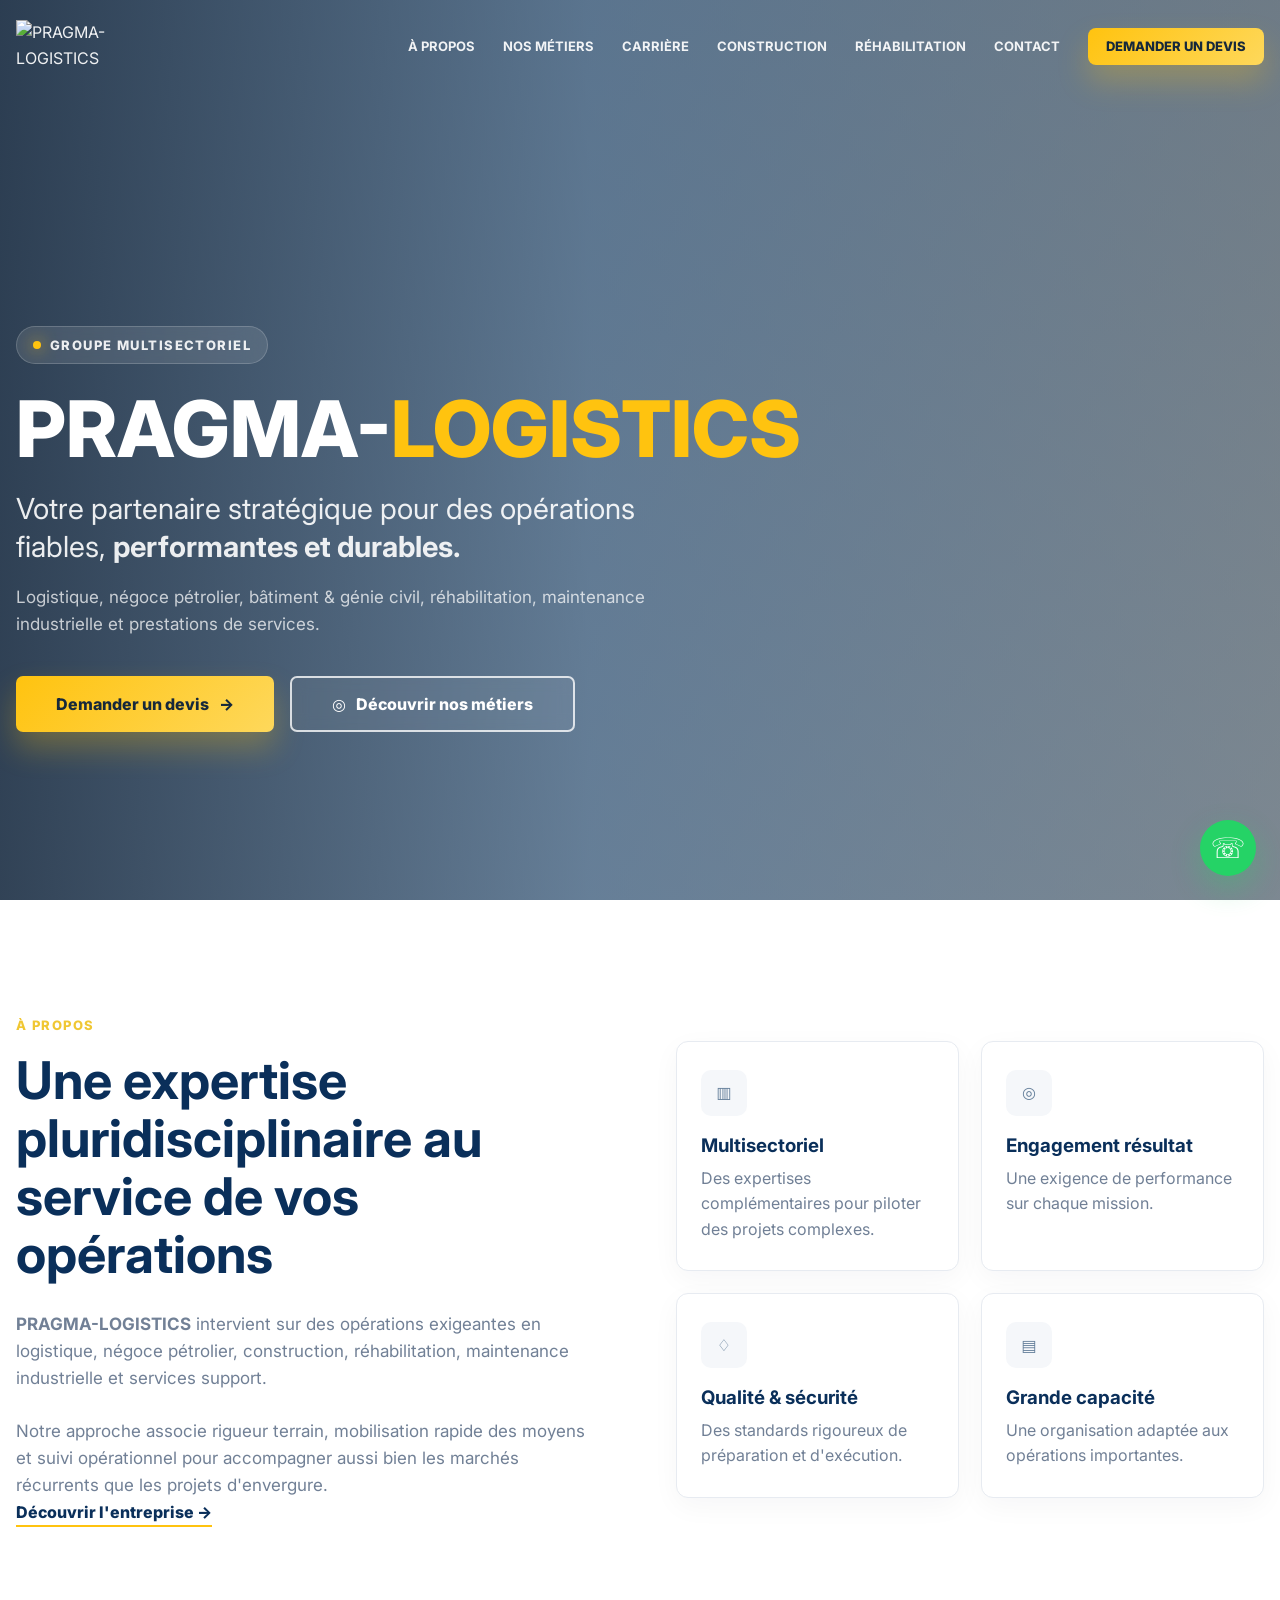
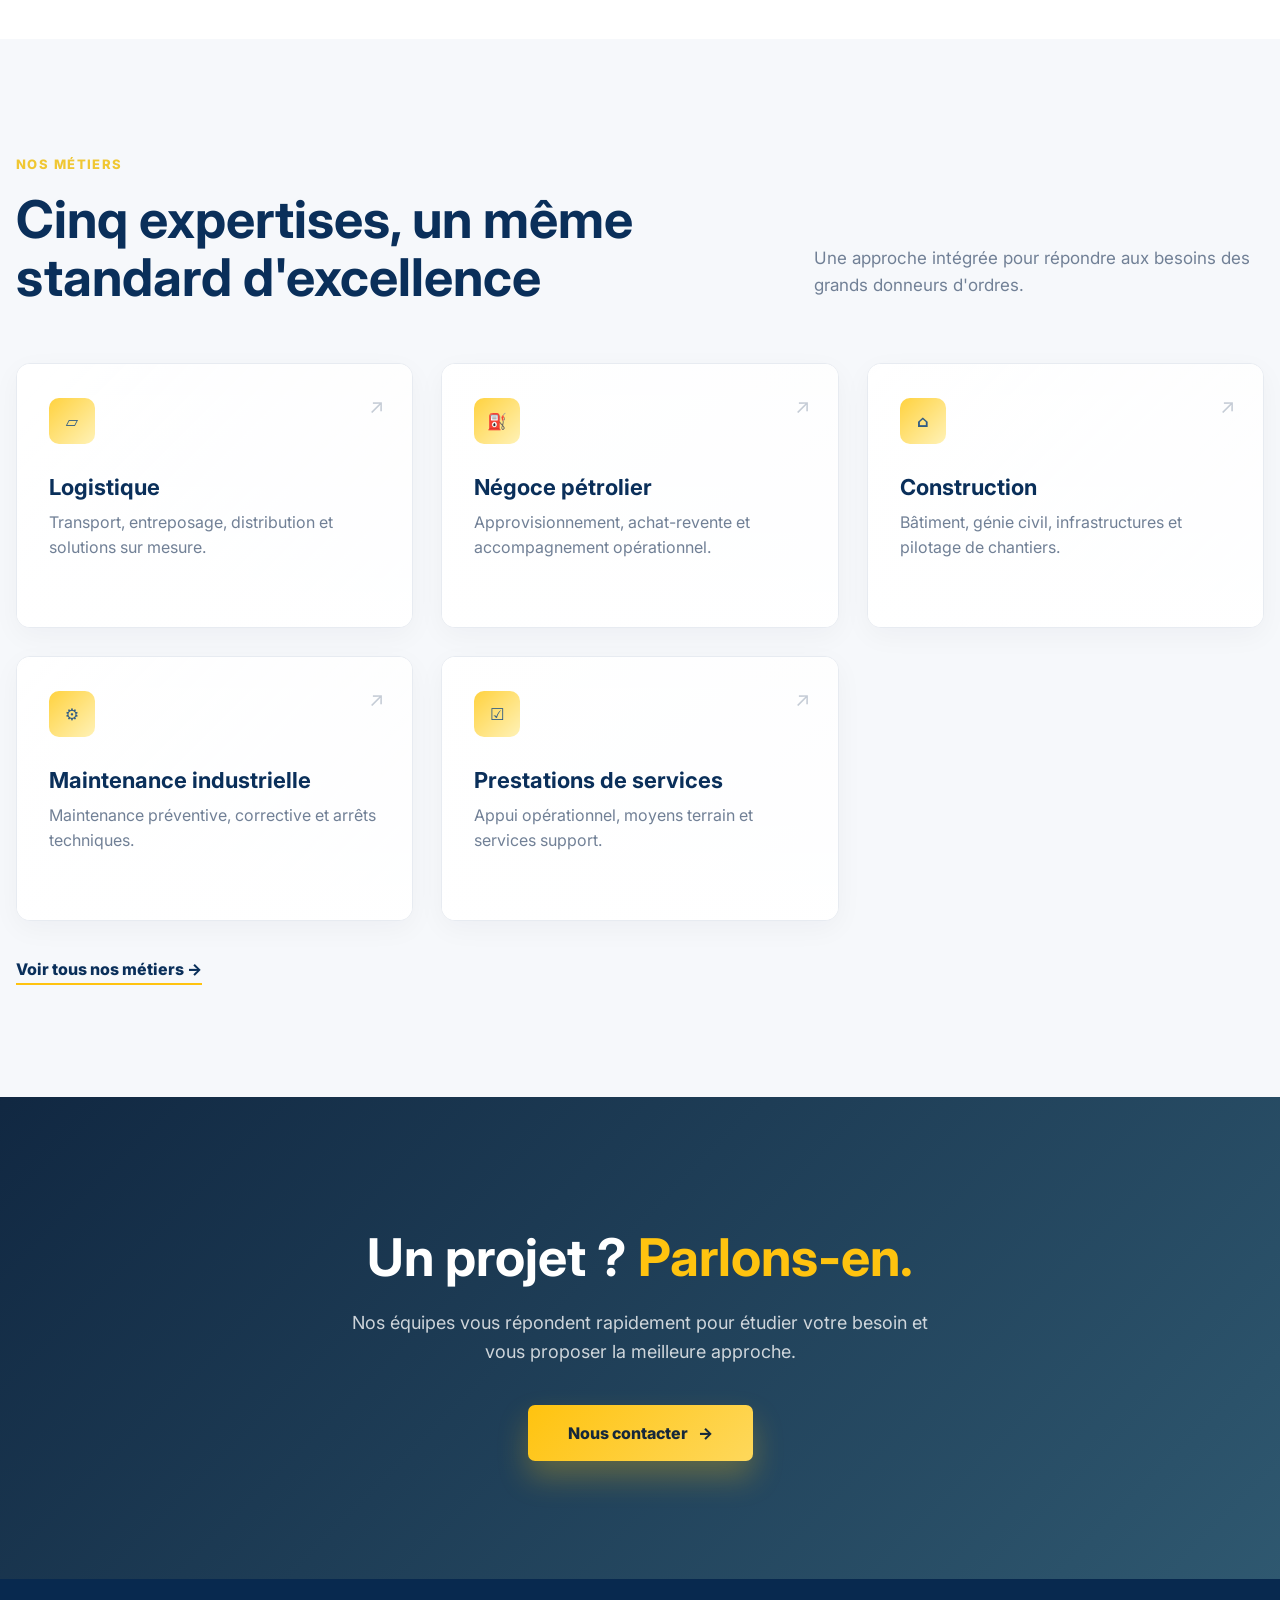
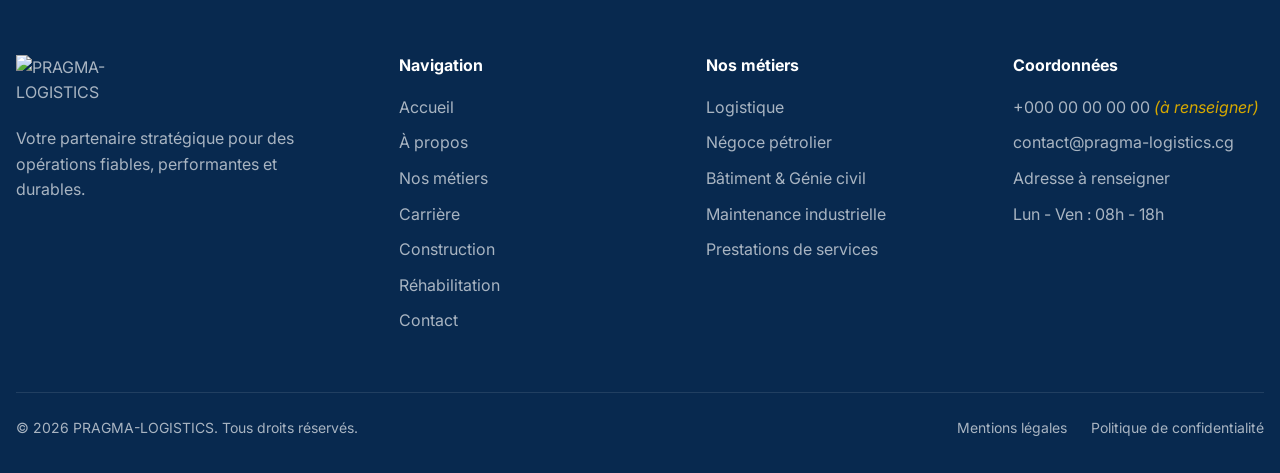
==== commit 1b4608e5: "Convert site to multipage structure" ====
--- a/index.html
+++ b/index.html
@@ -3,108 +3,64 @@
   <head>
     <meta charset="UTF-8" />
     <meta name="viewport" content="width=device-width, initial-scale=1.0" />
-    <title>PRAGMA-LOGISTICS — Logistique, négoce pétrolier, BTP & maintenance</title>
-    <meta
-      name="description"
-      content="PRAGMA-LOGISTICS, votre partenaire stratégique pour des opérations fiables, performantes et durables."
-    />
+    <title>PRAGMA-LOGISTICS - Accueil</title>
+    <meta name="description" content="PRAGMA-LOGISTICS, partenaire multisectoriel en logistique, négoce pétrolier, BTP, réhabilitation et maintenance." />
     <link rel="preconnect" href="https://fonts.googleapis.com" />
     <link rel="preconnect" href="https://fonts.gstatic.com" crossorigin />
-    <link
-      href="https://fonts.googleapis.com/css2?family=Inter:wght@400;500;600;700;800&display=swap"
-      rel="stylesheet"
-    />
+    <link href="https://fonts.googleapis.com/css2?family=Inter:wght@400;500;600;700;800&display=swap" rel="stylesheet" />
     <link rel="stylesheet" href="styles.css" />
   </head>
   <body>
     <header class="site-header" data-header>
-      <a class="brand" href="#accueil" aria-label="PRAGMA-LOGISTICS accueil">
-        <img
-          src="https://pragmalogistics.lovable.app/__l5e/assets-v1/57a5260f-baf3-4e58-b980-f02377083fa2/pragma-logo-transparent.png"
-          alt="PRAGMA-LOGISTICS"
-        />
+      <a class="brand" href="index.html" aria-label="PRAGMA-LOGISTICS accueil">
+        <img src="https://pragmalogistics.lovable.app/__l5e/assets-v1/57a5260f-baf3-4e58-b980-f02377083fa2/pragma-logo-transparent.png" alt="PRAGMA-LOGISTICS" />
       </a>
-      <button class="menu-toggle" type="button" aria-label="Ouvrir le menu" aria-expanded="false">
-        <span></span><span></span><span></span>
-      </button>
+      <button class="menu-toggle" type="button" aria-label="Ouvrir le menu" aria-expanded="false"><span></span><span></span><span></span></button>
       <nav class="main-nav" aria-label="Navigation principale">
-        <a href="#apropos">À PROPOS</a>
-        <a href="#metiers">NOS MÉTIERS</a>
-        <a href="#carriere">CARRIÈRE</a>
-        <a href="#construction">CONSTRUCTION</a>
-        <a href="#rehabilitation">RÉHABILITATION</a>
-        <a href="#contact">CONTACT</a>
-        <a class="btn btn-small btn-accent" href="#contact">DEMANDER UN DEVIS</a>
+        <a href="apropos.html">À PROPOS</a>
+        <a href="metiers.html">NOS MÉTIERS</a>
+        <a href="carriere.html">CARRIÈRE</a>
+        <a href="construction.html">CONSTRUCTION</a>
+        <a href="rehabilitation.html">RÉHABILITATION</a>
+        <a href="contact.html">CONTACT</a>
+        <a class="btn btn-small btn-accent" href="contact.html">DEMANDER UN DEVIS</a>
       </nav>
     </header>
 
     <main>
-      <section id="accueil" class="hero">
+      <section class="hero">
         <div class="hero-bg"></div>
         <div class="hero-content">
           <span class="kicker hero-kicker"><i></i>Groupe multisectoriel</span>
           <h1>PRAGMA-<span>LOGISTICS</span></h1>
-          <p class="hero-lead">
-            Votre partenaire stratégique pour des opérations fiables,
-            <strong>performantes et durables.</strong>
-          </p>
-          <p class="hero-sub">
-            Logistique, négoce pétrolier, bâtiment & génie civil, maintenance industrielle et
-            prestations de services.
-          </p>
+          <p class="hero-lead">Votre partenaire stratégique pour des opérations fiables, <strong>performantes et durables.</strong></p>
+          <p class="hero-sub">Logistique, négoce pétrolier, bâtiment & génie civil, réhabilitation, maintenance industrielle et prestations de services.</p>
           <div class="hero-actions">
-            <a class="btn btn-accent" href="#contact">Demander un devis <span aria-hidden="true">→</span></a>
-            <a class="btn btn-outline" href="#metiers">
-              <span class="btn-icon" aria-hidden="true">◎</span>
-              Découvrir nos métiers
-            </a>
+            <a class="btn btn-accent" href="contact.html">Demander un devis <span aria-hidden="true">→</span></a>
+            <a class="btn btn-outline" href="metiers.html"><span class="btn-icon" aria-hidden="true">◎</span>Découvrir nos métiers</a>
           </div>
         </div>
       </section>
 
-      <section id="apropos" class="section about">
+      <section class="section about">
         <div class="container split">
           <div class="section-copy">
             <span class="eyebrow">À propos</span>
             <h2>Une expertise pluridisciplinaire au service de vos opérations</h2>
-            <p>
-              <strong>PRAGMA-LOGISTICS</strong> est une société spécialisée dans la logistique, le
-              négoce pétrolier, le bâtiment et génie civil, la maintenance industrielle et les
-              prestations de services.
-            </p>
-            <p>
-              Nos compétences nous permettent d'intervenir aussi bien sur les <strong>marchés à
-              commandes</strong> que sur des <strong>opérations de grande importance</strong>. Notre
-              savoir-faire reconnu dans ces domaines nous confère une forte capacité d'action sur
-              l'ensemble des projets auxquels nous prenons part.
-            </p>
+            <p><strong>PRAGMA-LOGISTICS</strong> intervient sur des opérations exigeantes en logistique, négoce pétrolier, construction, réhabilitation, maintenance industrielle et services support.</p>
+            <p>Notre approche associe rigueur terrain, mobilisation rapide des moyens et suivi opérationnel pour accompagner aussi bien les marchés récurrents que les projets d'envergure.</p>
+            <a class="text-link" href="apropos.html">Découvrir l'entreprise →</a>
           </div>
           <div class="about-grid" aria-label="Points forts">
-            <article class="mini-card">
-              <span class="icon">▥</span>
-              <h3>Multisectoriel</h3>
-              <p>Cinq domaines d'expertise complémentaires.</p>
-            </article>
-            <article class="mini-card">
-              <span class="icon">◎</span>
-              <h3>Engagement résultat</h3>
-              <p>Une exigence opérationnelle sur chaque mission.</p>
-            </article>
-            <article class="mini-card">
-              <span class="icon">♢</span>
-              <h3>Qualité & sécurité</h3>
-              <p>Des standards rigoureux à chaque étape.</p>
-            </article>
-            <article class="mini-card">
-              <span class="icon">▤</span>
-              <h3>Grande capacité</h3>
-              <p>Marchés récurrents et projets d'envergure.</p>
-            </article>
+            <article class="mini-card"><span class="icon">▥</span><h3>Multisectoriel</h3><p>Des expertises complémentaires pour piloter des projets complexes.</p></article>
+            <article class="mini-card"><span class="icon">◎</span><h3>Engagement résultat</h3><p>Une exigence de performance sur chaque mission.</p></article>
+            <article class="mini-card"><span class="icon">♢</span><h3>Qualité & sécurité</h3><p>Des standards rigoureux de préparation et d'exécution.</p></article>
+            <article class="mini-card"><span class="icon">▤</span><h3>Grande capacité</h3><p>Une organisation adaptée aux opérations importantes.</p></article>
           </div>
         </div>
       </section>
 
-      <section id="metiers" class="section services">
+      <section class="section services">
         <div class="container">
           <div class="section-heading">
             <div>
@@ -114,208 +70,13 @@
             <p>Une approche intégrée pour répondre aux besoins des grands donneurs d'ordres.</p>
           </div>
           <div class="service-grid">
-            <article class="service-card service-logistics">
-              <span class="service-icon">▱</span>
-              <span class="arrow">↗</span>
-              <h3>Logistique</h3>
-              <p>Transport, entreposage, distribution et solutions sur mesure pour vos chaînes d'approvisionnement.</p>
-            </article>
-            <article class="service-card service-oil">
-              <span class="service-icon">⛽</span>
-              <span class="arrow">↗</span>
-              <h3>Négoce pétrolier</h3>
-              <p>Approvisionnement, achat-revente et accompagnement opérationnel sur les produits pétroliers.</p>
-            </article>
-            <article class="service-card service-construction">
-              <span class="service-icon">⌂</span>
-              <span class="arrow">↗</span>
-              <h3>Bâtiment & Génie civil</h3>
-              <p>Construction, infrastructures et travaux spéciaux conduits avec rigueur technique.</p>
-            </article>
-            <article class="service-card service-maintenance">
-              <span class="service-icon">⚙</span>
-              <span class="arrow">↗</span>
-              <h3>Maintenance industrielle</h3>
-              <p>Maintenance préventive, corrective et arrêts techniques pour vos installations critiques.</p>
-            </article>
-            <article class="service-card service-support">
-              <span class="service-icon">☑</span>
-              <span class="arrow">↗</span>
-              <h3>Prestations de services</h3>
-              <p>Appui opérationnel, mise à disposition de moyens et services support pour vos sites.</p>
-            </article>
+            <article class="service-card service-logistics"><span class="service-icon">▱</span><span class="arrow">↗</span><h3>Logistique</h3><p>Transport, entreposage, distribution et solutions sur mesure.</p></article>
+            <article class="service-card service-oil"><span class="service-icon">⛽</span><span class="arrow">↗</span><h3>Négoce pétrolier</h3><p>Approvisionnement, achat-revente et accompagnement opérationnel.</p></article>
+            <article class="service-card service-construction"><span class="service-icon">⌂</span><span class="arrow">↗</span><h3>Construction</h3><p>Bâtiment, génie civil, infrastructures et pilotage de chantiers.</p></article>
+            <article class="service-card service-maintenance"><span class="service-icon">⚙</span><span class="arrow">↗</span><h3>Maintenance industrielle</h3><p>Maintenance préventive, corrective et arrêts techniques.</p></article>
+            <article class="service-card service-support"><span class="service-icon">☑</span><span class="arrow">↗</span><h3>Prestations de services</h3><p>Appui opérationnel, moyens terrain et services support.</p></article>
           </div>
-        </div>
-      </section>
-
-      <section id="carriere" class="section menu-page page-career">
-        <div class="container split page-block">
-          <div class="page-media">
-            <img
-              src="https://images.unsplash.com/photo-1552664730-d307ca884978?auto=format&fit=crop&w=1200&q=80"
-              alt="Équipe professionnelle en réunion de coordination"
-            />
-          </div>
-          <div class="section-copy">
-            <span class="eyebrow">Carrière</span>
-            <h2>Rejoindre une équipe engagée sur des projets exigeants</h2>
-            <p>
-              PRAGMA-LOGISTICS recherche des profils rigoureux, réactifs et orientés terrain pour
-              accompagner la croissance de ses activités multisectorielles.
-            </p>
-            <div class="content-list">
-              <article>
-                <h3>Profils opérationnels</h3>
-                <p>Logistique, conduite d'opérations, coordination de sites et supervision terrain.</p>
-              </article>
-              <article>
-                <h3>Compétences techniques</h3>
-                <p>BTP, maintenance industrielle, qualité, sécurité et suivi d'exécution.</p>
-              </article>
-              <article>
-                <h3>Culture d'entreprise</h3>
-                <p>Responsabilité, esprit d'équipe, respect des délais et exigence de résultat.</p>
-              </article>
-            </div>
-            <a class="text-link" href="#contact">Déposer une candidature spontanée →</a>
-          </div>
-        </div>
-      </section>
-
-      <section id="construction" class="section menu-page alt">
-        <div class="container split page-block reverse">
-          <div class="section-copy">
-            <span class="eyebrow">Construction</span>
-            <h2>Des travaux conduits avec méthode, sécurité et précision</h2>
-            <p>
-              Nous intervenons sur les projets de bâtiment, génie civil et infrastructures avec une
-              approche structurée : étude, planification, mobilisation des moyens et contrôle qualité.
-            </p>
-            <div class="content-list two-col">
-              <article>
-                <h3>Bâtiment</h3>
-                <p>Réalisation, extension, aménagement et coordination de chantiers.</p>
-              </article>
-              <article>
-                <h3>Génie civil</h3>
-                <p>Ouvrages techniques, plateformes, voiries et travaux d'infrastructure.</p>
-              </article>
-              <article>
-                <h3>Pilotage chantier</h3>
-                <p>Suivi des délais, gestion des équipes, reporting et maîtrise des risques.</p>
-              </article>
-              <article>
-                <h3>Qualité & sécurité</h3>
-                <p>Contrôles réguliers et respect des standards d'exécution sur site.</p>
-              </article>
-            </div>
-            <a class="text-link" href="#contact">Parler d'un projet de construction →</a>
-          </div>
-          <div class="page-media">
-            <img
-              src="https://pragmalogistics.lovable.app/assets/construction-CfdE3j8B.jpg"
-              alt="Travaux de construction et d'infrastructure"
-            />
-          </div>
-        </div>
-      </section>
-
-      <section id="rehabilitation" class="section menu-page">
-        <div class="container split page-block">
-          <div class="page-media">
-            <img
-              src="https://images.unsplash.com/photo-1503387762-592deb58ef4e?auto=format&fit=crop&w=1200&q=80"
-              alt="Réhabilitation de bâtiment et travaux techniques"
-            />
-          </div>
-          <div class="section-copy">
-            <span class="eyebrow">Réhabilitation</span>
-            <h2>Remettre vos bâtiments et installations à niveau durablement</h2>
-            <p>
-              Nos équipes accompagnent les opérations de rénovation, remise en conformité,
-              réaménagement et maintenance lourde pour prolonger la durée de vie des ouvrages.
-            </p>
-            <div class="content-list">
-              <article>
-                <h3>Diagnostic préalable</h3>
-                <p>Évaluation de l'état existant, contraintes techniques et priorités d'intervention.</p>
-              </article>
-              <article>
-                <h3>Réfection & remise en état</h3>
-                <p>Travaux ciblés sur structures, finitions, réseaux et équipements essentiels.</p>
-              </article>
-              <article>
-                <h3>Continuité d'activité</h3>
-                <p>Organisation des interventions pour limiter l'impact sur vos opérations.</p>
-              </article>
-            </div>
-            <a class="text-link" href="#contact">Demander une étude de réhabilitation →</a>
-          </div>
-        </div>
-      </section>
-
-      <section id="pourquoi" class="section why">
-        <div class="container">
-          <div class="section-heading light">
-            <div>
-              <span class="eyebrow">Pourquoi nous choisir</span>
-              <h2>La fiabilité, exigée par les donneurs d'ordres</h2>
-            </div>
-            <p>Une organisation industrielle conçue pour la performance et la maîtrise des risques.</p>
-          </div>
-          <div class="why-grid">
-            <article><span>▰</span><h3>Expertise multisectorielle</h3><p>Une vision transverse qui décloisonne les métiers et fluidifie l'exécution.</p></article>
-            <article><span>⚡</span><h3>Réactivité opérationnelle</h3><p>Des équipes mobilisables rapidement pour répondre à vos urgences.</p></article>
-            <article><span>◷</span><h3>Respect des délais</h3><p>Une planification rigoureuse et un pilotage serré des jalons.</p></article>
-            <article><span>♢</span><h3>Qualité & sécurité</h3><p>Des standards exigeants au cœur de chaque intervention.</p></article>
-            <article><span>◈</span><h3>Solutions sur mesure</h3><p>Des dispositifs adaptés à chaque contexte client et site.</p></article>
-            <article><span>▤</span><h3>Projets d'envergure</h3><p>Capacité à conduire des opérations complexes et de grande ampleur.</p></article>
-          </div>
-        </div>
-      </section>
-
-      <section id="methode" class="section method">
-        <div class="container">
-          <div class="center-head">
-            <span class="eyebrow">Notre méthode</span>
-            <h2>Une démarche structurée, du cadrage à la livraison</h2>
-          </div>
-          <div class="steps">
-            <article><span>01</span><h3>Analyse du besoin</h3><p>Écoute, audit du contexte et cadrage technique avec vos équipes.</p></article>
-            <article><span>02</span><h3>Planification</h3><p>Méthodologie, ressources, jalons et plan de prévention dédiés.</p></article>
-            <article><span>03</span><h3>Exécution</h3><p>Mise en œuvre opérationnelle avec rigueur, sécurité et reporting.</p></article>
-            <article><span>04</span><h3>Suivi & contrôle qualité</h3><p>Mesure des résultats, retour d'expérience et amélioration continue.</p></article>
-          </div>
-        </div>
-      </section>
-
-      <section id="realisations" class="section projects">
-        <div class="container">
-          <div class="section-heading">
-            <div>
-              <span class="eyebrow">Réalisations</span>
-              <h2>Aperçu de notre savoir-faire</h2>
-            </div>
-            <p class="italic">Contenus présentés à titre d'exemple — à personnaliser avec vos propres références clients et projets.</p>
-          </div>
-          <div class="project-grid">
-            <article class="project-card">
-              <img src="https://pragmalogistics.lovable.app/assets/logistics-BELM3pvp.jpg" alt="Opérations de transport multi-sites" />
-              <div><span>Logistique</span><h3>Opérations de transport multi-sites</h3><p>Exemple de référence à personnaliser : organisation d'une chaîne logistique récurrente.</p></div>
-            </article>
-            <article class="project-card">
-              <img src="https://pragmalogistics.lovable.app/assets/oil-B27FoLaL.jpg" alt="Approvisionnement en produits pétroliers" />
-              <div><span>Négoce pétrolier</span><h3>Approvisionnement en produits pétroliers</h3><p>Exemple de référence à personnaliser : accompagnement d'un client industriel.</p></div>
-            </article>
-            <article class="project-card">
-              <img src="https://pragmalogistics.lovable.app/assets/construction-CfdE3j8B.jpg" alt="Travaux d'infrastructure" />
-              <div><span>Bâtiment & Génie civil</span><h3>Travaux d'infrastructure</h3><p>Exemple de référence à personnaliser : réalisation d'ouvrages techniques.</p></div>
-            </article>
-            <article class="project-card">
-              <img src="https://pragmalogistics.lovable.app/assets/maintenance-DeAv5pHm.jpg" alt="Arrêt technique programmé" />
-              <div><span>Maintenance industrielle</span><h3>Arrêt technique programmé</h3><p>Exemple de référence à personnaliser : intervention de maintenance sur site.</p></div>
-            </article>
-          </div>
+          <p class="section-action"><a class="text-link" href="metiers.html">Voir tous nos métiers →</a></p>
         </div>
       </section>
 
@@ -323,46 +84,7 @@
         <div class="container">
           <h2>Un projet ? <span>Parlons-en.</span></h2>
           <p>Nos équipes vous répondent rapidement pour étudier votre besoin et vous proposer la meilleure approche.</p>
-          <a class="btn btn-accent" href="#contact">Nous contacter <span aria-hidden="true">→</span></a>
-        </div>
-      </section>
-
-      <section id="contact" class="section contact">
-        <div class="container split">
-          <div class="section-copy contact-copy">
-            <span class="eyebrow">Contact</span>
-            <h2>Échangeons sur votre projet</h2>
-            <p>Notre équipe est à votre écoute pour toute demande de devis, d'information ou de partenariat.</p>
-            <div class="contact-list">
-              <div><span>☎</span><p>Téléphone</p><strong>+000 00 00 00 00</strong><em>(à renseigner)</em></div>
-              <div><span>✉</span><p>E-mail</p><strong>contact@pragma-logistics.cg</strong><em>(à renseigner)</em></div>
-              <div><span>⌖</span><p>Adresse</p><strong>Siège social — adresse à renseigner</strong></div>
-              <div><span>◷</span><p>Horaires</p><strong>Lun – Ven : 08h – 18h</strong><em>(à renseigner)</em></div>
-            </div>
-          </div>
-          <form class="contact-form">
-            <div class="form-row">
-              <label>Nom complet *<input type="text" required /></label>
-              <label>Téléphone *<input type="tel" required /></label>
-            </div>
-            <label>E-mail *<input type="email" required /></label>
-            <div class="form-row">
-              <label>Secteur d'activité *
-                <select required>
-                  <option value="">Sélectionnez un secteur</option>
-                  <option>Logistique</option>
-                  <option>Négoce pétrolier</option>
-                  <option>Bâtiment & Génie civil</option>
-                  <option>Maintenance industrielle</option>
-                  <option>Prestations de services</option>
-                </select>
-              </label>
-              <label>Objet *<input type="text" required /></label>
-            </div>
-            <label>Message *<textarea required placeholder="Décrivez votre besoin..."></textarea></label>
-            <label class="check"><input type="checkbox" /> <span>J'accepte que mes données soient utilisées pour traiter ma demande, conformément à la politique de confidentialité.</span></label>
-            <button class="btn btn-accent" type="submit">Envoyer ma demande</button>
-          </form>
+          <a class="btn btn-accent" href="contact.html">Nous contacter <span aria-hidden="true">→</span></a>
         </div>
       </section>
     </main>
@@ -370,36 +92,33 @@
     <footer class="footer">
       <div class="container footer-grid">
         <div>
-          <img
-            src="https://pragmalogistics.lovable.app/__l5e/assets-v1/57a5260f-baf3-4e58-b980-f02377083fa2/pragma-logo-transparent.png"
-            alt="PRAGMA-LOGISTICS"
-          />
+          <img src="https://pragmalogistics.lovable.app/__l5e/assets-v1/57a5260f-baf3-4e58-b980-f02377083fa2/pragma-logo-transparent.png" alt="PRAGMA-LOGISTICS" />
           <p>Votre partenaire stratégique pour des opérations fiables, performantes et durables.</p>
         </div>
         <div>
           <h3>Navigation</h3>
-          <a href="#accueil">Accueil</a>
-          <a href="#apropos">À propos</a>
-          <a href="#metiers">Nos métiers</a>
-          <a href="#carriere">Carrière</a>
-          <a href="#construction">Construction</a>
-          <a href="#rehabilitation">Réhabilitation</a>
-          <a href="#contact">Contact</a>
+          <a href="index.html">Accueil</a>
+          <a href="apropos.html">À propos</a>
+          <a href="metiers.html">Nos métiers</a>
+          <a href="carriere.html">Carrière</a>
+          <a href="construction.html">Construction</a>
+          <a href="rehabilitation.html">Réhabilitation</a>
+          <a href="contact.html">Contact</a>
         </div>
         <div>
           <h3>Nos métiers</h3>
-          <a href="#metiers">Logistique</a>
-          <a href="#metiers">Négoce pétrolier</a>
-          <a href="#metiers">Bâtiment & Génie civil</a>
-          <a href="#metiers">Maintenance industrielle</a>
-          <a href="#metiers">Prestations de services</a>
+          <a href="metiers.html">Logistique</a>
+          <a href="metiers.html">Négoce pétrolier</a>
+          <a href="construction.html">Bâtiment & Génie civil</a>
+          <a href="metiers.html">Maintenance industrielle</a>
+          <a href="metiers.html">Prestations de services</a>
         </div>
         <div>
           <h3>Coordonnées</h3>
           <p>+000 00 00 00 00 <em>(à renseigner)</em></p>
           <p>contact@pragma-logistics.cg</p>
           <p>Adresse à renseigner</p>
-          <p>Lun – Ven : 08h – 18h</p>
+          <p>Lun - Ven : 08h - 18h</p>
         </div>
       </div>
       <div class="container foot-bottom">
@@ -408,7 +127,7 @@
       </div>
     </footer>
 
-    <a class="whatsapp" href="#contact" aria-label="Contacter PRAGMA-LOGISTICS">☏</a>
+    <a class="whatsapp" href="contact.html" aria-label="Contacter PRAGMA-LOGISTICS">☏</a>
     <script src="script.js"></script>
   </body>
 </html>
--- a/styles.css
+++ b/styles.css
@@ -93,6 +93,10 @@
   color: var(--accent);
 }
 
+.main-nav a.active {
+  color: var(--accent);
+}
+
 .menu-toggle {
   display: none;
   width: 42px;
@@ -240,6 +244,61 @@
 
 .section {
   padding: 112px 0;
+}
+
+.page-hero {
+  padding: 156px 0 96px;
+  background: var(--white);
+}
+
+.page-hero h1 {
+  margin: 14px 0 0;
+  color: var(--primary);
+  font-size: clamp(42px, 5.2vw, 64px);
+  line-height: 1.06;
+  letter-spacing: 0;
+}
+
+.page-hero p {
+  max-width: 720px;
+  margin: 24px 0 0;
+  color: var(--muted);
+  font-size: 18px;
+}
+
+.page-hero-image {
+  min-height: 560px;
+  display: flex;
+  align-items: center;
+  color: var(--white);
+  background:
+    linear-gradient(90deg, rgba(4, 25, 49, 0.82), rgba(6, 40, 74, 0.6)),
+    url("https://pragmalogistics.lovable.app/assets/hero-C02jiq3S.jpg") center/cover;
+}
+
+.page-hero-image h1,
+.page-hero-image p {
+  color: var(--white);
+}
+
+.page-hero-image p {
+  color: rgba(255, 255, 255, 0.78);
+}
+
+.metiers-hero {
+  background:
+    linear-gradient(90deg, rgba(4, 25, 49, 0.82), rgba(6, 40, 74, 0.58)),
+    url("https://pragmalogistics.lovable.app/assets/logistics-BELM3pvp.jpg") center/cover;
+}
+
+.contact-hero {
+  background:
+    linear-gradient(90deg, rgba(4, 25, 49, 0.82), rgba(6, 40, 74, 0.58)),
+    url("https://images.unsplash.com/photo-1556761175-5973dc0f32e7?auto=format&fit=crop&w=1600&q=80") center/cover;
+}
+
+.section-action {
+  margin: 36px 0 0;
 }
 
 .about,
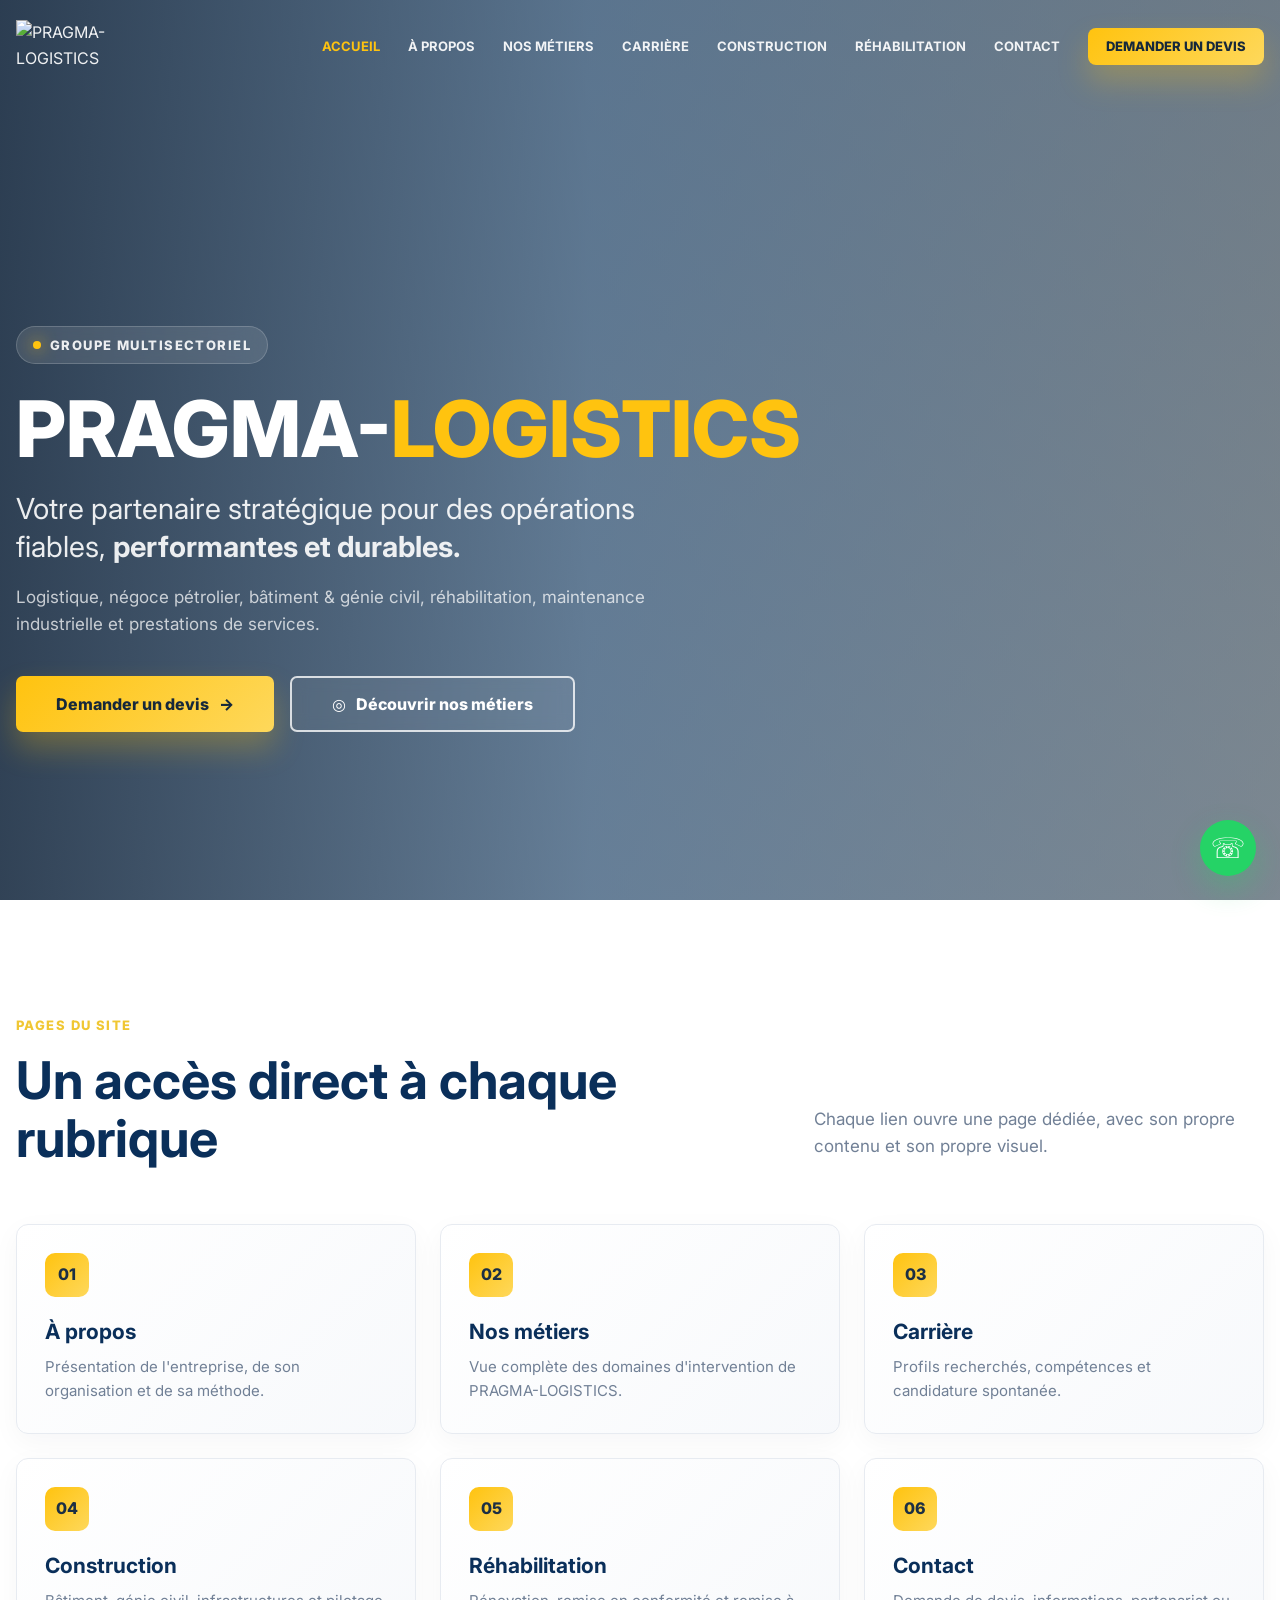
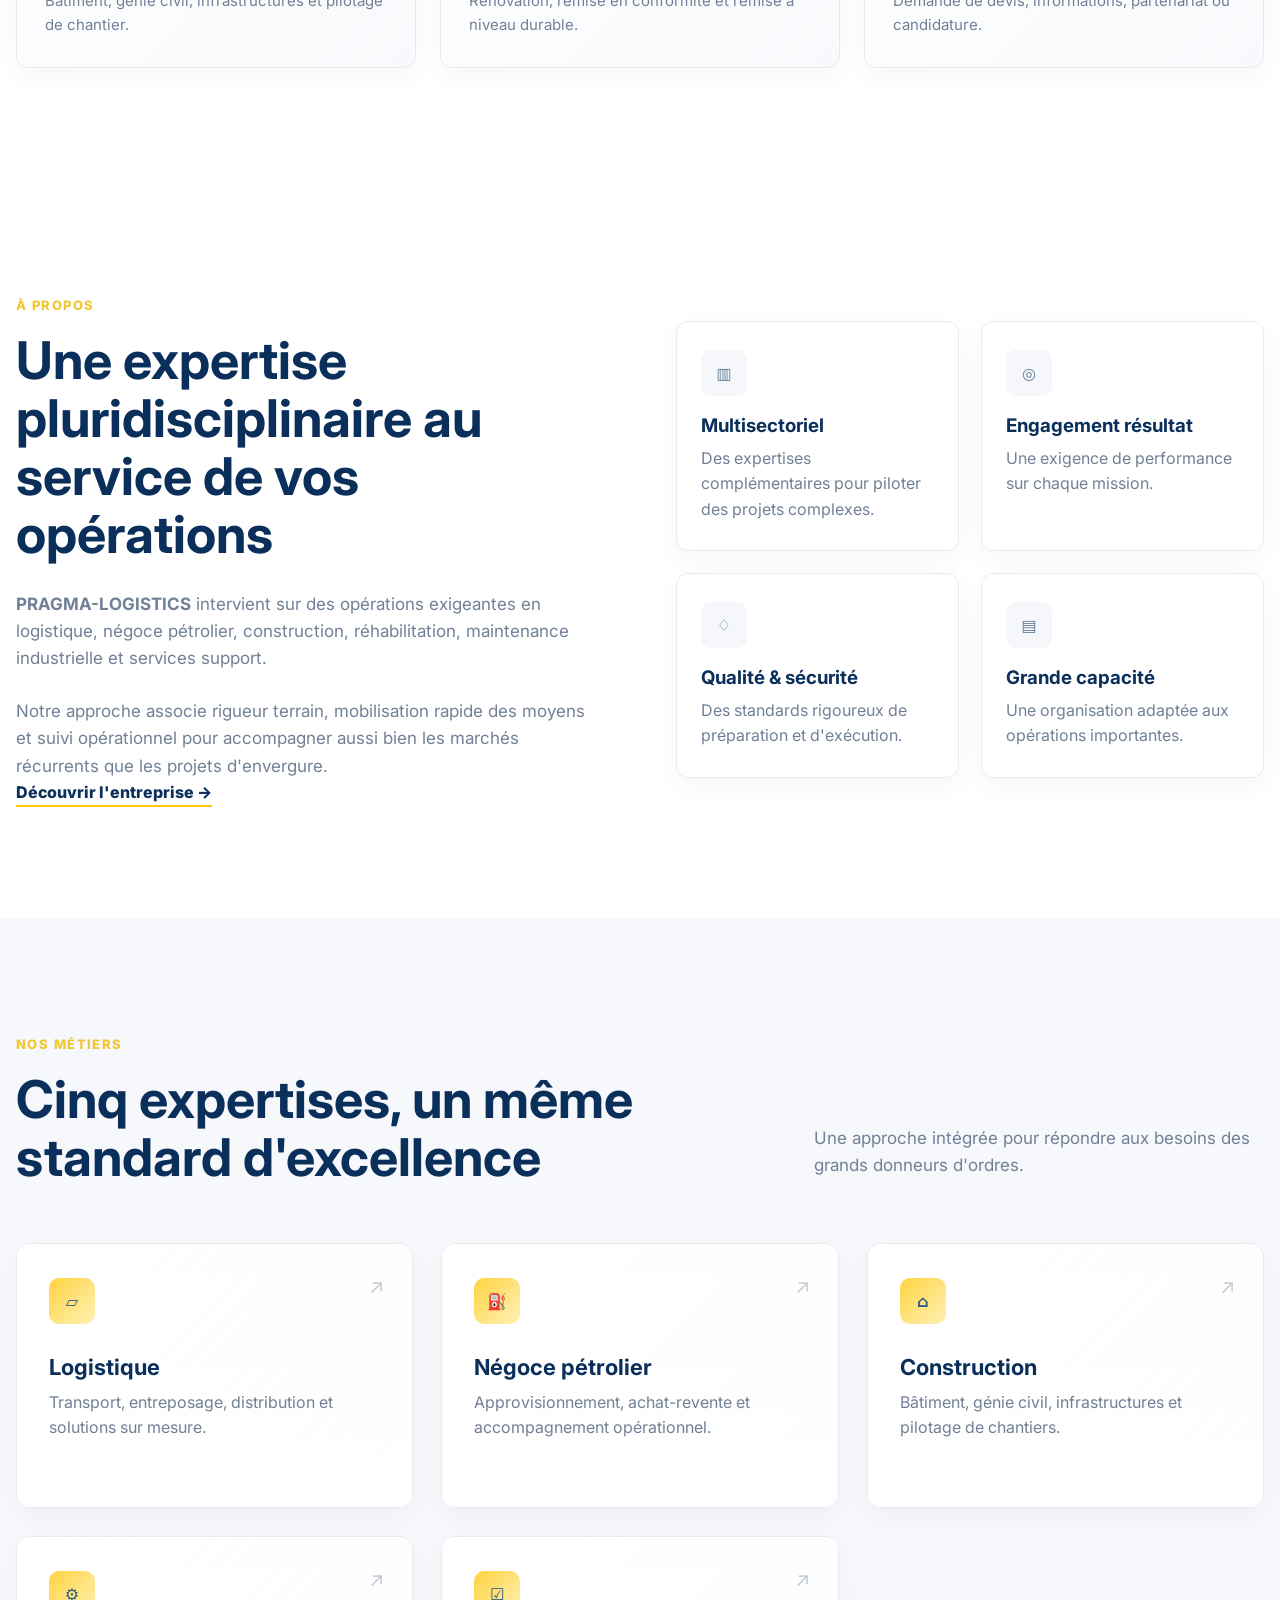
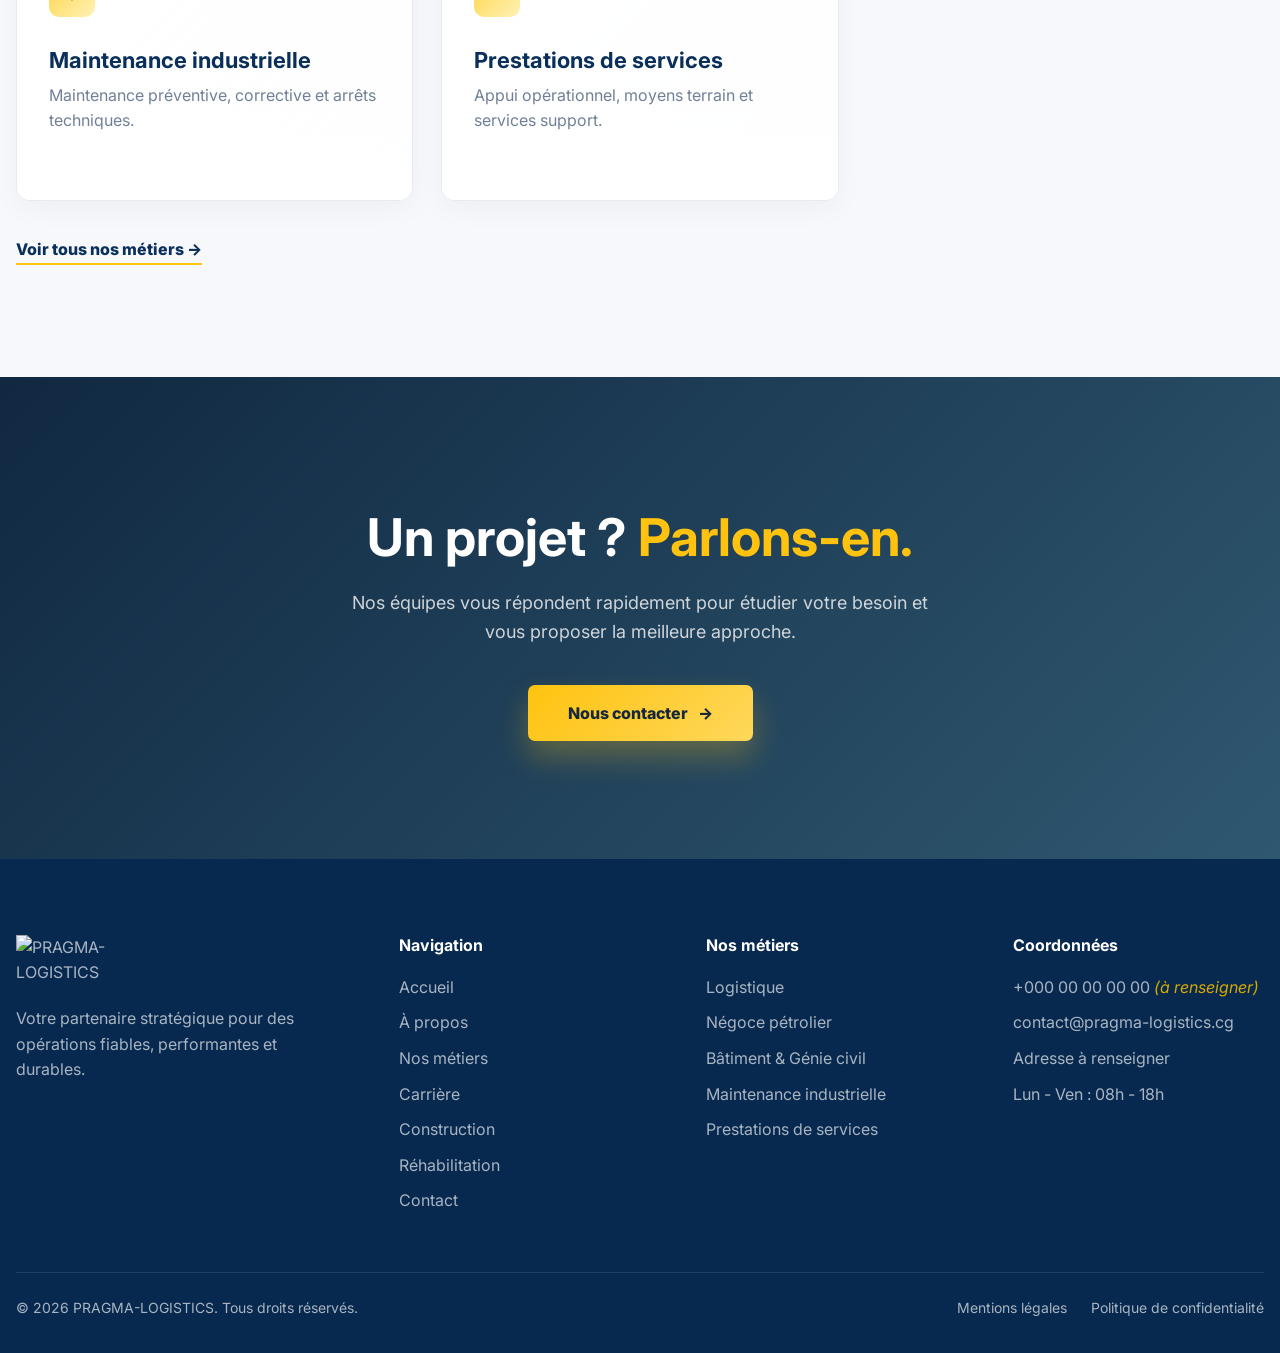
==== commit 39e4409b: "Strengthen multipage navigation" ====
--- a/index.html
+++ b/index.html
@@ -17,6 +17,7 @@
       </a>
       <button class="menu-toggle" type="button" aria-label="Ouvrir le menu" aria-expanded="false"><span></span><span></span><span></span></button>
       <nav class="main-nav" aria-label="Navigation principale">
+        <a class="active" href="index.html">ACCUEIL</a>
         <a href="apropos.html">À PROPOS</a>
         <a href="metiers.html">NOS MÉTIERS</a>
         <a href="carriere.html">CARRIÈRE</a>
@@ -38,6 +39,26 @@
           <div class="hero-actions">
             <a class="btn btn-accent" href="contact.html">Demander un devis <span aria-hidden="true">→</span></a>
             <a class="btn btn-outline" href="metiers.html"><span class="btn-icon" aria-hidden="true">◎</span>Découvrir nos métiers</a>
+          </div>
+        </div>
+      </section>
+
+      <section class="section site-map-section">
+        <div class="container">
+          <div class="section-heading">
+            <div>
+              <span class="eyebrow">Pages du site</span>
+              <h2>Un accès direct à chaque rubrique</h2>
+            </div>
+            <p>Chaque lien ouvre une page dédiée, avec son propre contenu et son propre visuel.</p>
+          </div>
+          <div class="page-link-grid">
+            <a class="page-link-card" href="apropos.html"><span>01</span><h3>À propos</h3><p>Présentation de l'entreprise, de son organisation et de sa méthode.</p></a>
+            <a class="page-link-card" href="metiers.html"><span>02</span><h3>Nos métiers</h3><p>Vue complète des domaines d'intervention de PRAGMA-LOGISTICS.</p></a>
+            <a class="page-link-card" href="carriere.html"><span>03</span><h3>Carrière</h3><p>Profils recherchés, compétences et candidature spontanée.</p></a>
+            <a class="page-link-card" href="construction.html"><span>04</span><h3>Construction</h3><p>Bâtiment, génie civil, infrastructures et pilotage de chantier.</p></a>
+            <a class="page-link-card" href="rehabilitation.html"><span>05</span><h3>Réhabilitation</h3><p>Rénovation, remise en conformité et remise à niveau durable.</p></a>
+            <a class="page-link-card" href="contact.html"><span>06</span><h3>Contact</h3><p>Demande de devis, informations, partenariat ou candidature.</p></a>
           </div>
         </div>
       </section>
--- a/styles.css
+++ b/styles.css
@@ -299,6 +299,57 @@
 
 .section-action {
   margin: 36px 0 0;
+}
+
+.site-map-section {
+  background: var(--white);
+}
+
+.page-link-grid {
+  display: grid;
+  grid-template-columns: repeat(3, minmax(0, 1fr));
+  gap: 24px;
+}
+
+.page-link-card {
+  min-height: 210px;
+  padding: 28px;
+  border: 1px solid var(--line);
+  border-radius: 12px;
+  background:
+    linear-gradient(135deg, rgba(255, 255, 255, 0.96), rgba(246, 248, 251, 0.88)),
+    url("https://pragmalogistics.lovable.app/assets/hero-C02jiq3S.jpg") center/cover;
+  box-shadow: 0 8px 28px rgba(16, 36, 59, 0.04);
+  transition: transform 0.2s ease, border-color 0.2s ease, box-shadow 0.2s ease;
+}
+
+.page-link-card:hover {
+  transform: translateY(-4px);
+  border-color: rgba(255, 195, 15, 0.55);
+  box-shadow: var(--shadow);
+}
+
+.page-link-card span {
+  display: inline-flex;
+  align-items: center;
+  justify-content: center;
+  width: 44px;
+  height: 44px;
+  margin-bottom: 22px;
+  border-radius: 10px;
+  color: #1c2f44;
+  background: linear-gradient(135deg, var(--accent), var(--accent-2));
+  font-weight: 800;
+}
+
+.page-link-card h3 {
+  font-size: 21px;
+}
+
+.page-link-card p {
+  margin: 10px 0 0;
+  color: var(--muted);
+  font-size: 15px;
 }
 
 .about,
@@ -962,6 +1013,7 @@
   }
 
   .service-grid,
+  .page-link-grid,
   .why-grid {
     grid-template-columns: repeat(2, minmax(0, 1fr));
   }
@@ -1003,6 +1055,7 @@
 
   .about-grid,
   .service-grid,
+  .page-link-grid,
   .why-grid,
   .steps,
   .project-grid,
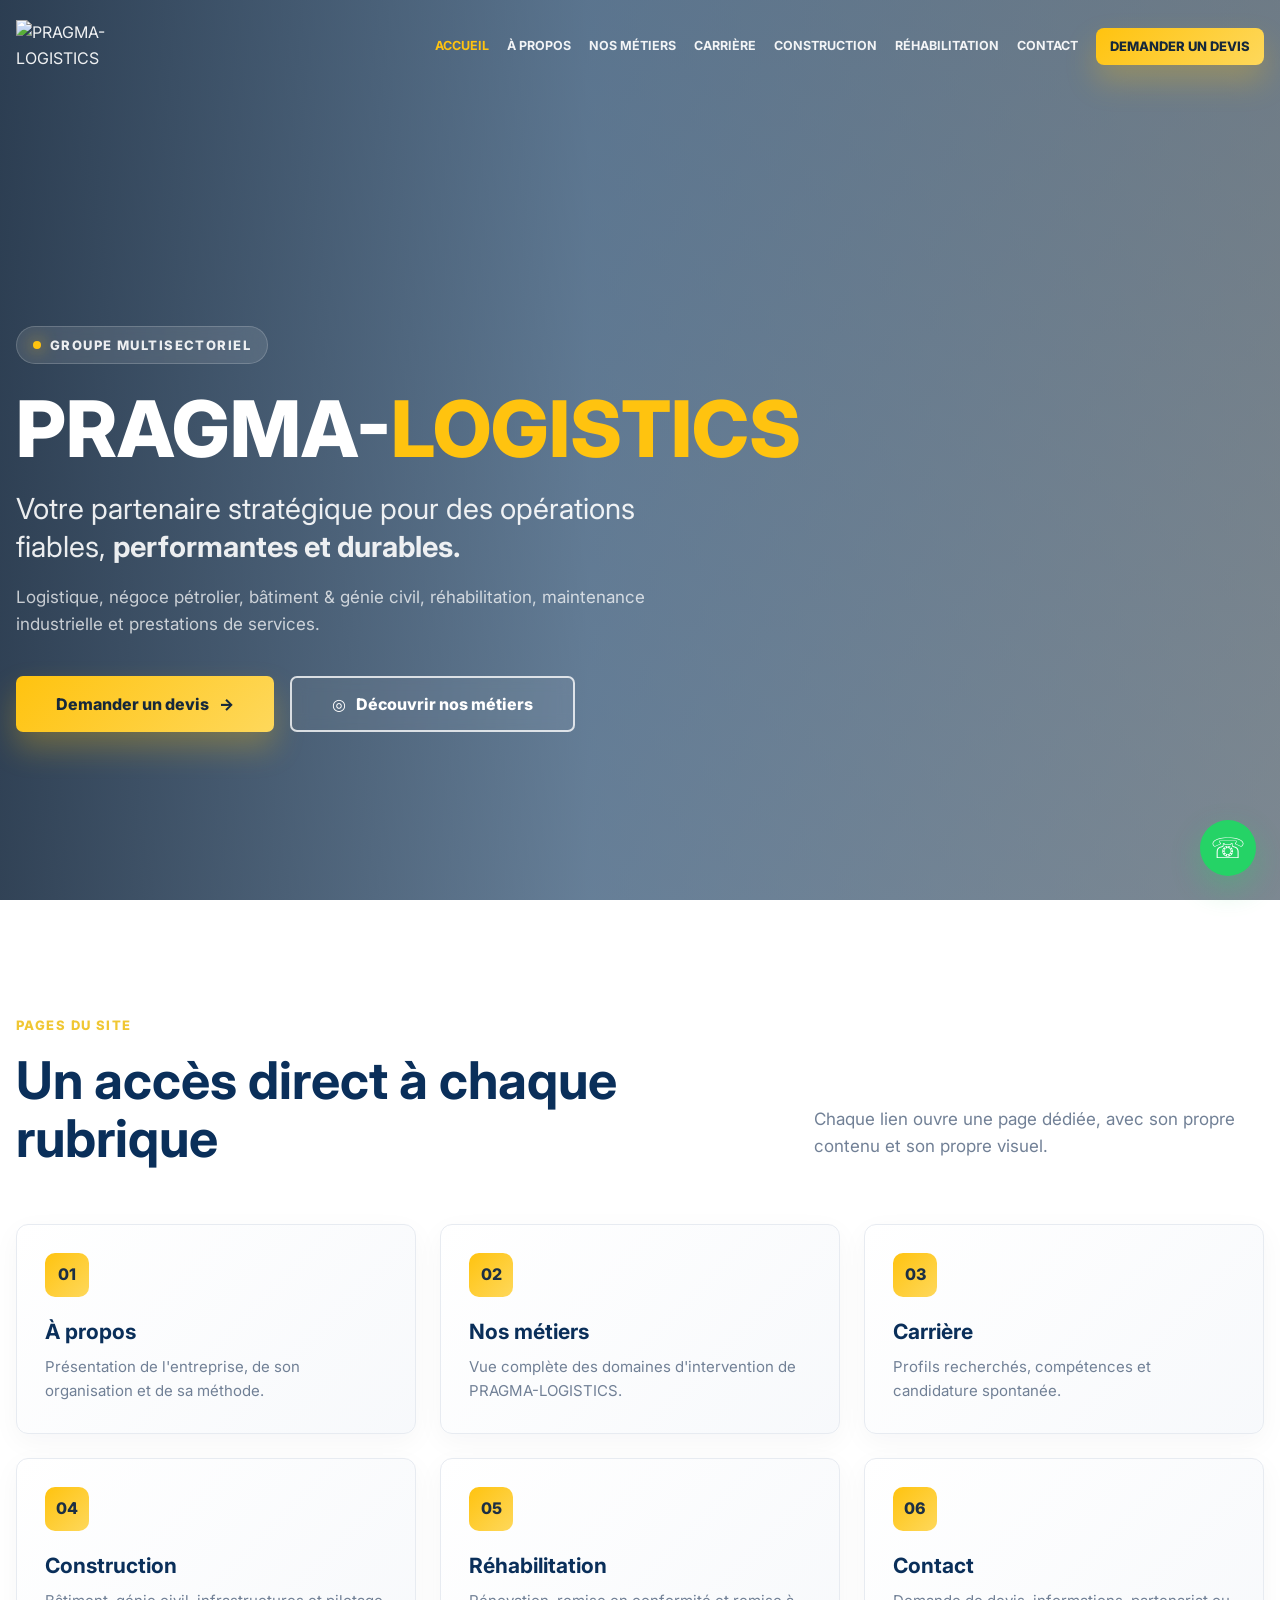
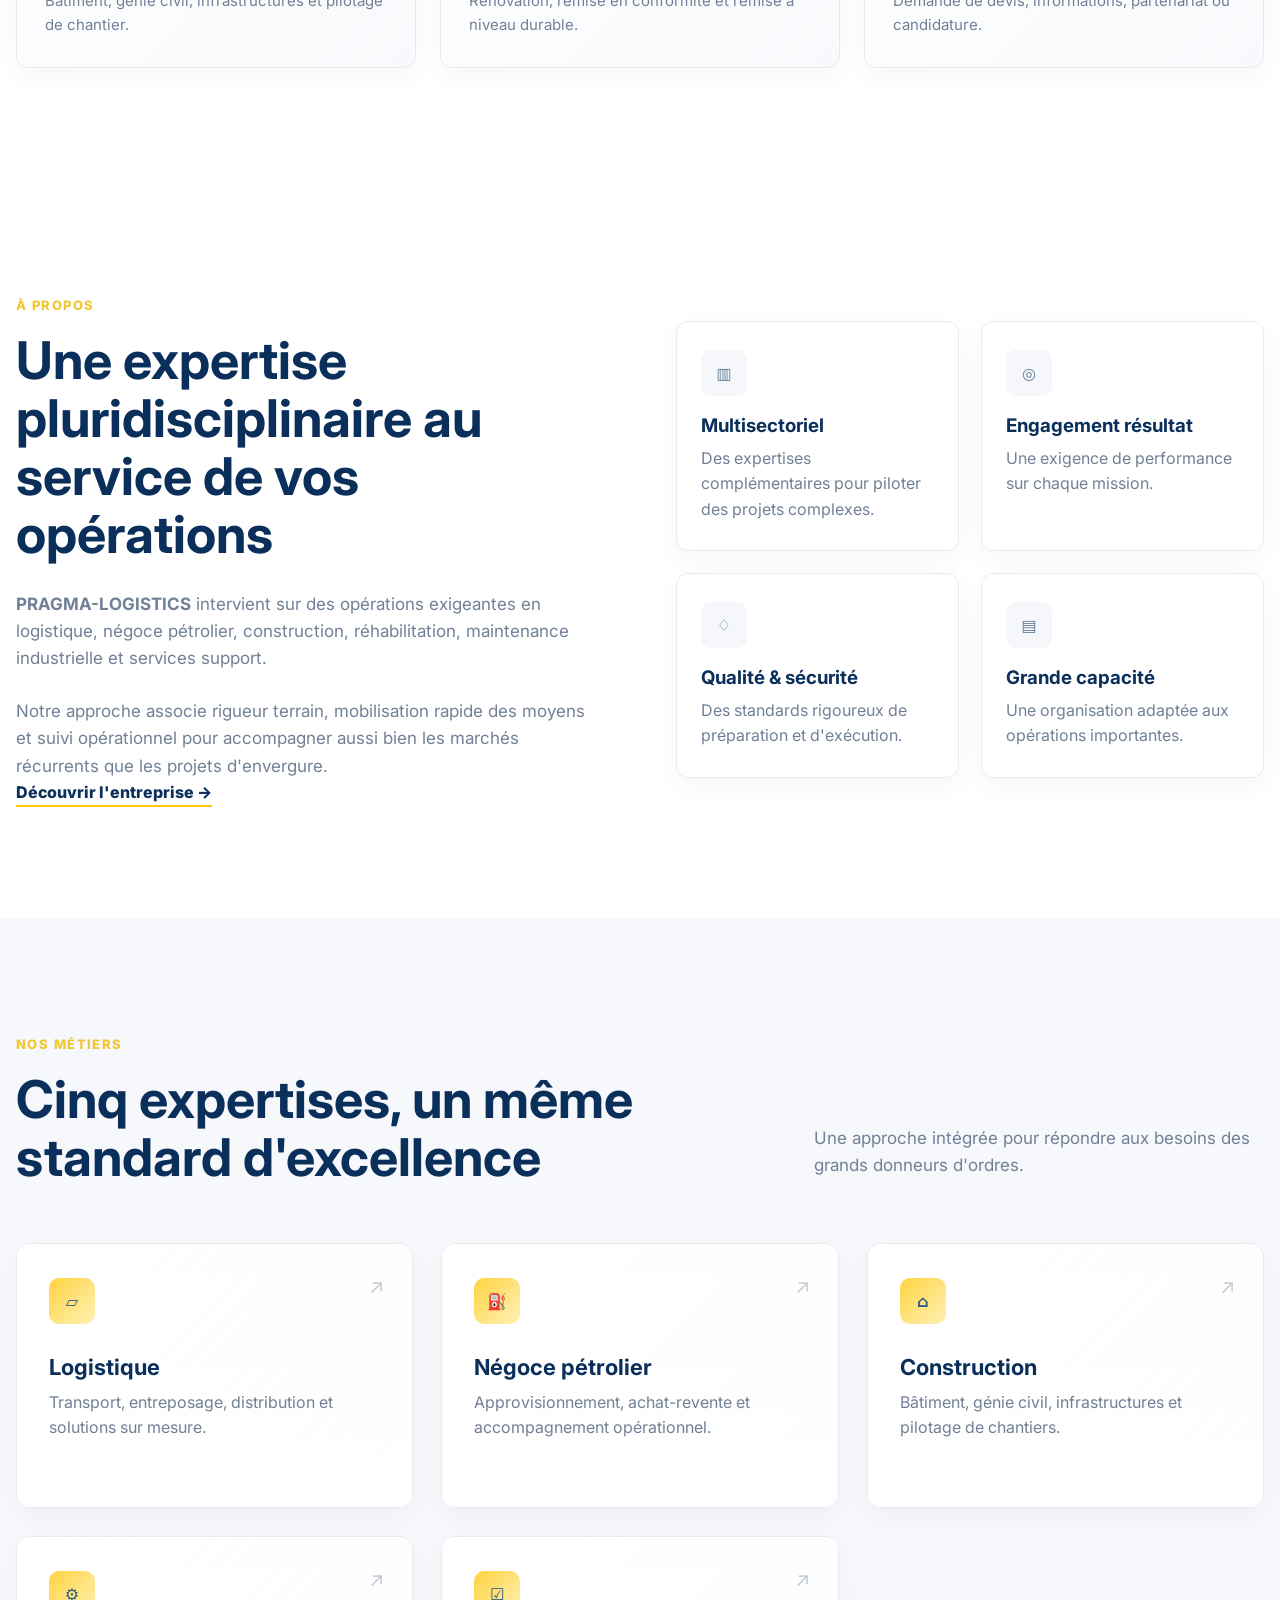
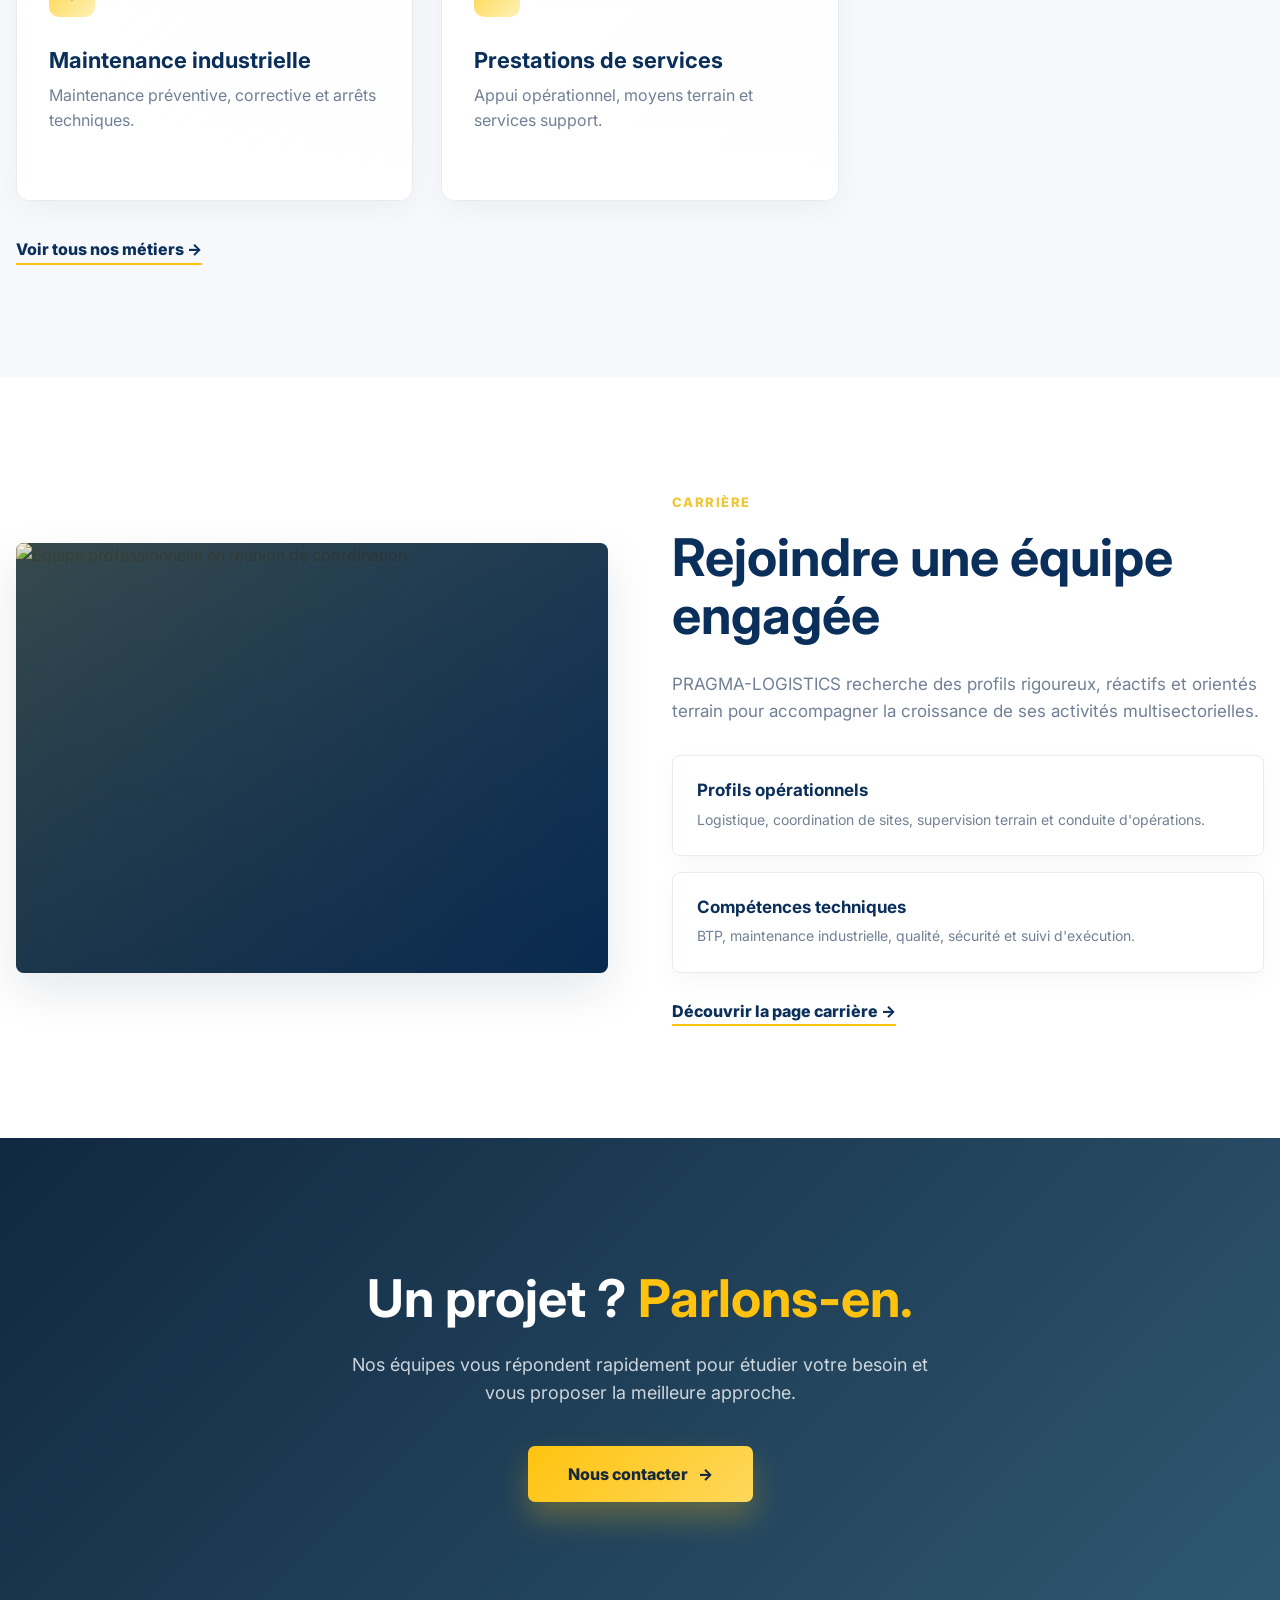
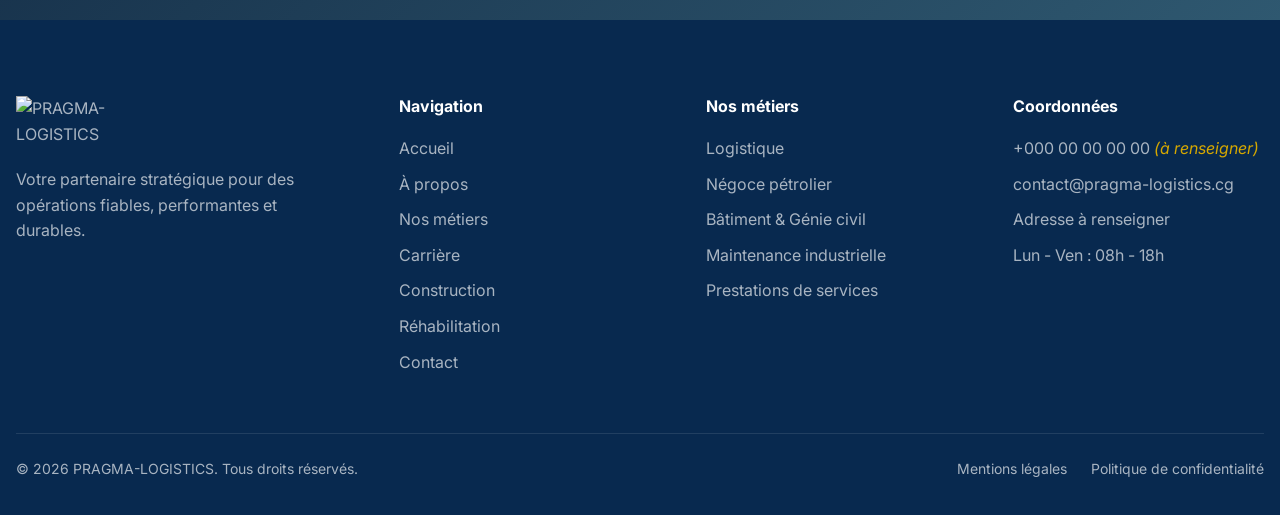
==== commit 96f8c3f2: "Restore career section on homepage" ====
--- a/index.html
+++ b/index.html
@@ -101,6 +101,36 @@
         </div>
       </section>
 
+      <section class="section menu-page page-career">
+        <div class="container split page-block">
+          <div class="page-media">
+            <img
+              src="https://images.unsplash.com/photo-1552664730-d307ca884978?auto=format&fit=crop&w=1200&q=80"
+              alt="Équipe professionnelle en réunion de coordination"
+            />
+          </div>
+          <div class="section-copy">
+            <span class="eyebrow">Carrière</span>
+            <h2>Rejoindre une équipe engagée</h2>
+            <p>
+              PRAGMA-LOGISTICS recherche des profils rigoureux, réactifs et orientés terrain pour
+              accompagner la croissance de ses activités multisectorielles.
+            </p>
+            <div class="content-list">
+              <article>
+                <h3>Profils opérationnels</h3>
+                <p>Logistique, coordination de sites, supervision terrain et conduite d'opérations.</p>
+              </article>
+              <article>
+                <h3>Compétences techniques</h3>
+                <p>BTP, maintenance industrielle, qualité, sécurité et suivi d'exécution.</p>
+              </article>
+            </div>
+            <a class="text-link" href="carriere.html">Découvrir la page carrière →</a>
+          </div>
+        </div>
+      </section>
+
       <section class="cta">
         <div class="container">
           <h2>Un projet ? <span>Parlons-en.</span></h2>
--- a/styles.css
+++ b/styles.css
@@ -80,8 +80,8 @@
 .main-nav {
   display: flex;
   align-items: center;
-  gap: 28px;
-  font-size: 13px;
+  gap: 18px;
+  font-size: 12.5px;
   font-weight: 700;
 }
 
@@ -135,7 +135,7 @@
 
 .btn-small {
   min-height: 37px;
-  padding: 0 18px;
+  padding: 0 14px;
   border-radius: 8px;
   font-size: 13px;
 }
@@ -246,16 +246,50 @@
   padding: 112px 0;
 }
 
+.internal-page {
+  background: #f5f7fb;
+}
+
+.internal-page .site-header {
+  color: #1c2f44;
+  background: rgba(255, 255, 255, 0.98);
+  box-shadow: 0 2px 22px rgba(10, 35, 66, 0.08);
+  backdrop-filter: blur(16px);
+}
+
+.internal-page main {
+  padding-top: 82px;
+}
+
 .page-hero {
-  padding: 156px 0 96px;
-  background: var(--white);
+  position: relative;
+  overflow: hidden;
+  padding: 86px 0 96px;
+  background:
+    linear-gradient(135deg, rgba(246, 248, 251, 0.98), rgba(255, 255, 255, 0.86)),
+    radial-gradient(circle at 86% 12%, rgba(255, 195, 15, 0.16), transparent 30%);
+  border-bottom: 1px solid var(--line);
+}
+
+.page-hero::before {
+  content: "";
+  position: absolute;
+  inset: 0;
+  pointer-events: none;
+  background: linear-gradient(90deg, rgba(10, 47, 90, 0.05), transparent 44%);
+}
+
+.page-hero > .container {
+  position: relative;
+  z-index: 1;
 }
 
 .page-hero h1 {
-  margin: 14px 0 0;
+  max-width: 760px;
+  margin: 16px 0 0;
   color: var(--primary);
-  font-size: clamp(42px, 5.2vw, 64px);
-  line-height: 1.06;
+  font-size: clamp(38px, 4.4vw, 58px);
+  line-height: 1.08;
   letter-spacing: 0;
 }
 
@@ -267,9 +301,10 @@
 }
 
 .page-hero-image {
-  min-height: 560px;
+  min-height: 520px;
   display: flex;
   align-items: center;
+  padding: 124px 0 104px;
   color: var(--white);
   background:
     linear-gradient(90deg, rgba(4, 25, 49, 0.82), rgba(6, 40, 74, 0.6)),
@@ -299,6 +334,22 @@
 
 .section-action {
   margin: 36px 0 0;
+}
+
+.internal-page .section {
+  padding: 92px 0;
+}
+
+.internal-page .menu-page,
+.internal-page .about,
+.internal-page .contact {
+  background: var(--white);
+}
+
+.internal-page .menu-page.alt,
+.internal-page .services {
+  background:
+    linear-gradient(180deg, #f7f9fc 0%, #eef3f8 100%);
 }
 
 .site-map-section {
@@ -566,9 +617,9 @@
 
 .page-media {
   position: relative;
-  min-height: 520px;
+  min-height: 430px;
   overflow: hidden;
-  border-radius: 14px;
+  border-radius: 8px;
   box-shadow: var(--shadow);
   background: var(--primary);
 }
@@ -585,7 +636,7 @@
 .page-media img {
   width: 100%;
   height: 100%;
-  min-height: 520px;
+  min-height: 430px;
   object-fit: cover;
 }
 
@@ -600,10 +651,10 @@
 }
 
 .content-list article {
-  padding: 20px;
+  padding: 24px;
   border: 1px solid var(--line);
-  border-radius: 10px;
-  background: rgba(255, 255, 255, 0.78);
+  border-radius: 8px;
+  background: rgba(255, 255, 255, 0.92);
   box-shadow: 0 8px 24px rgba(16, 36, 59, 0.035);
 }
 
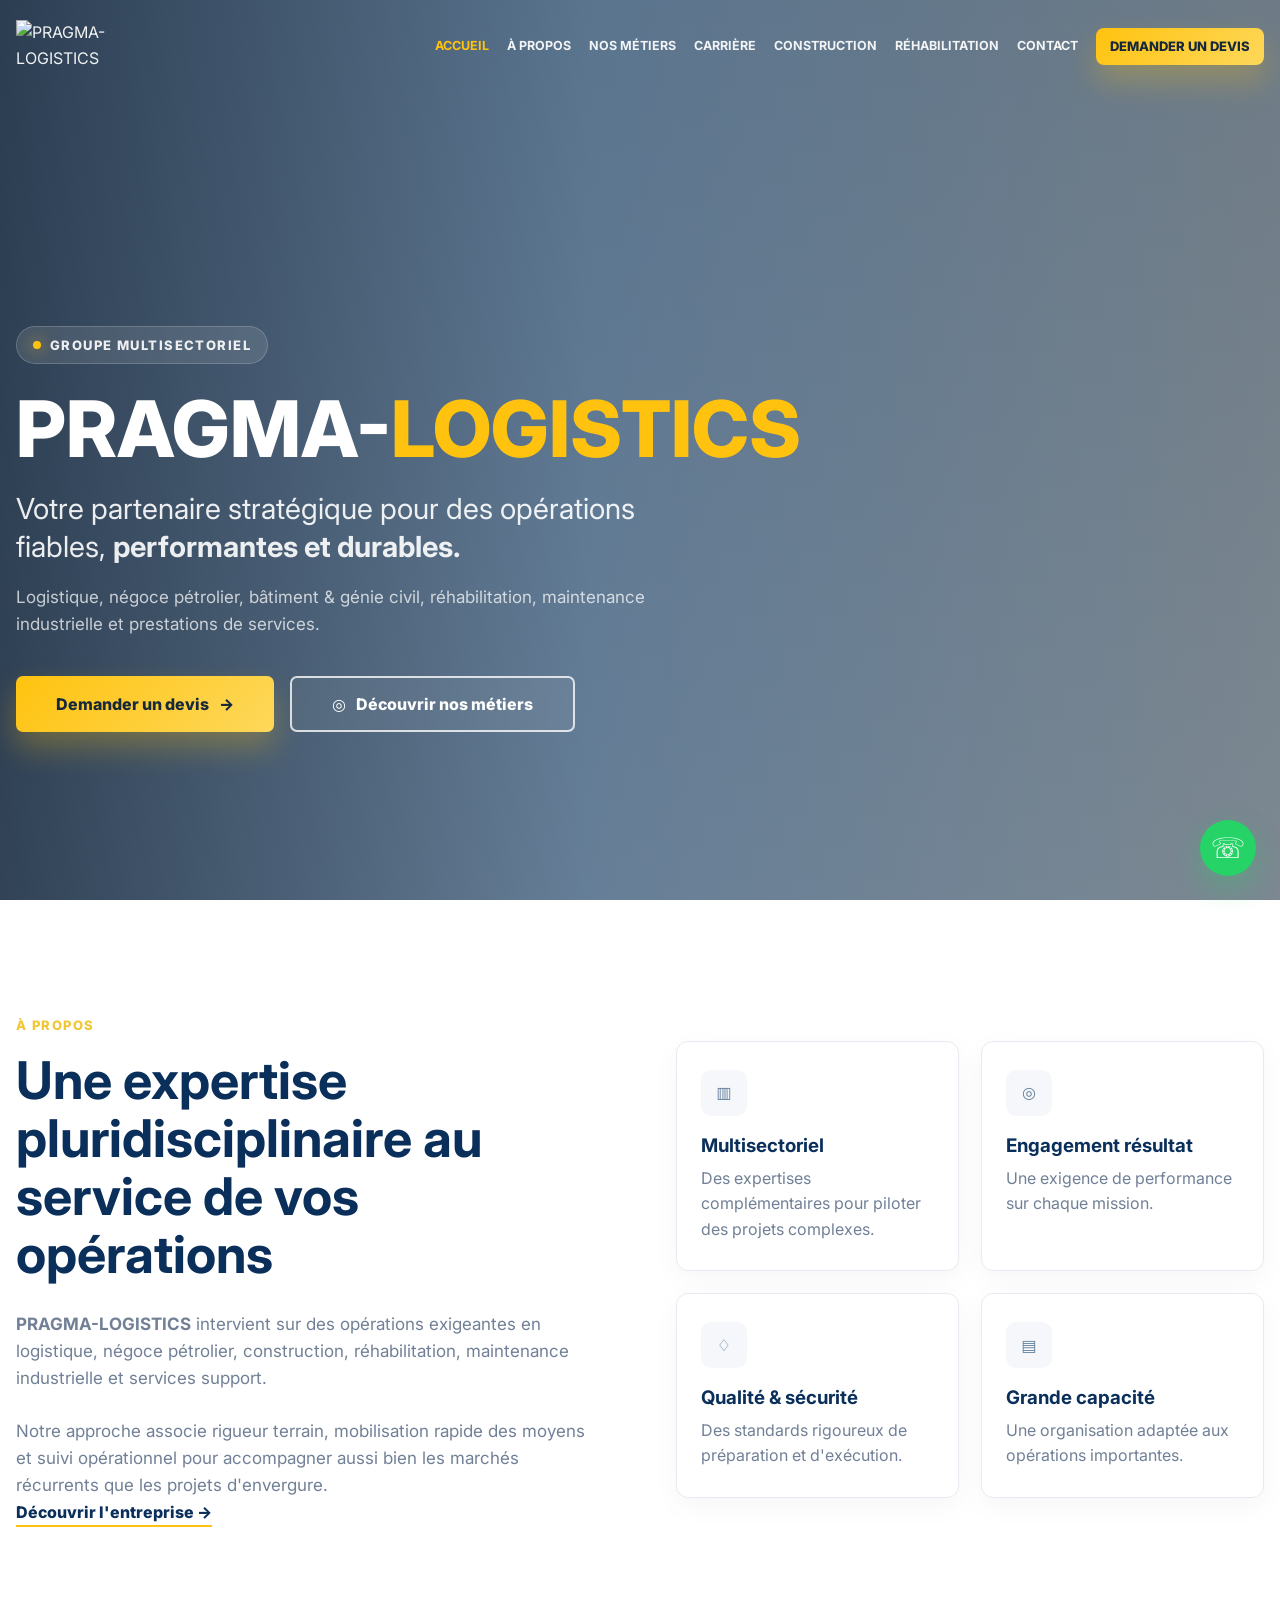
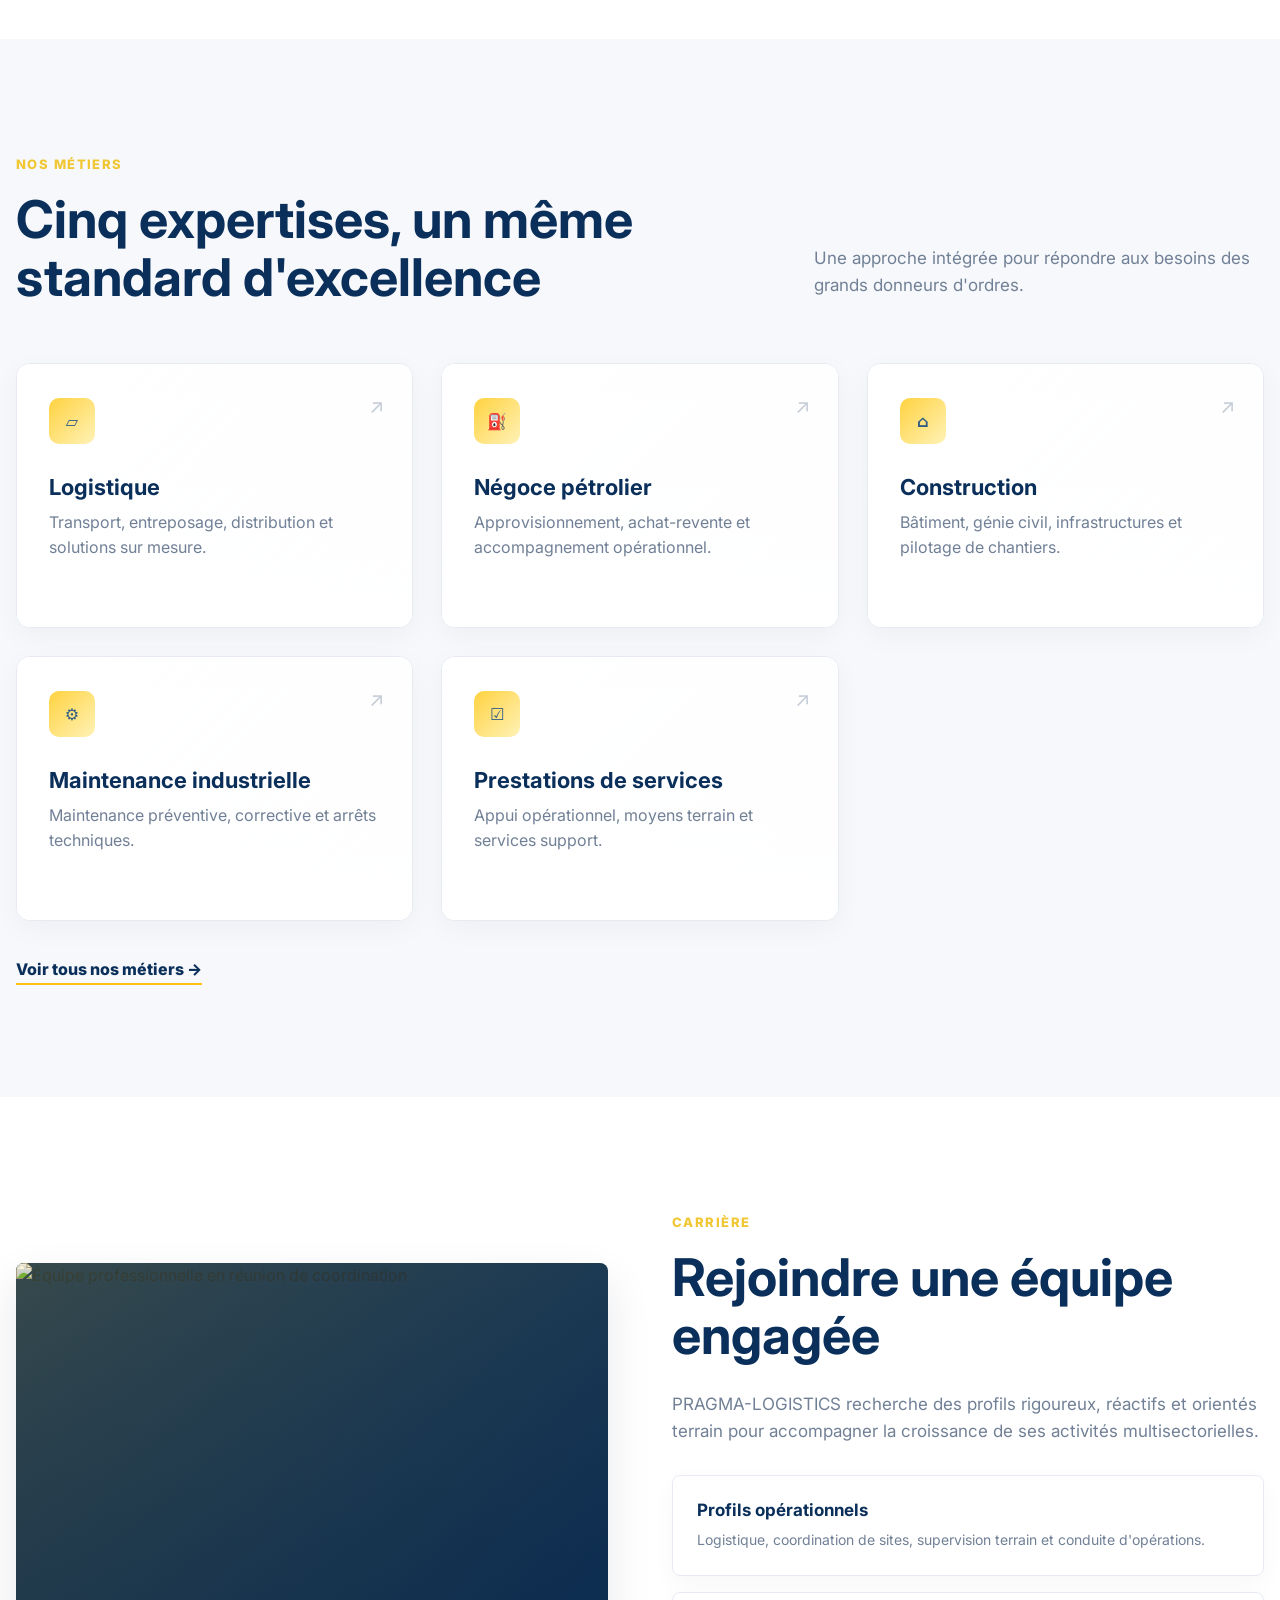
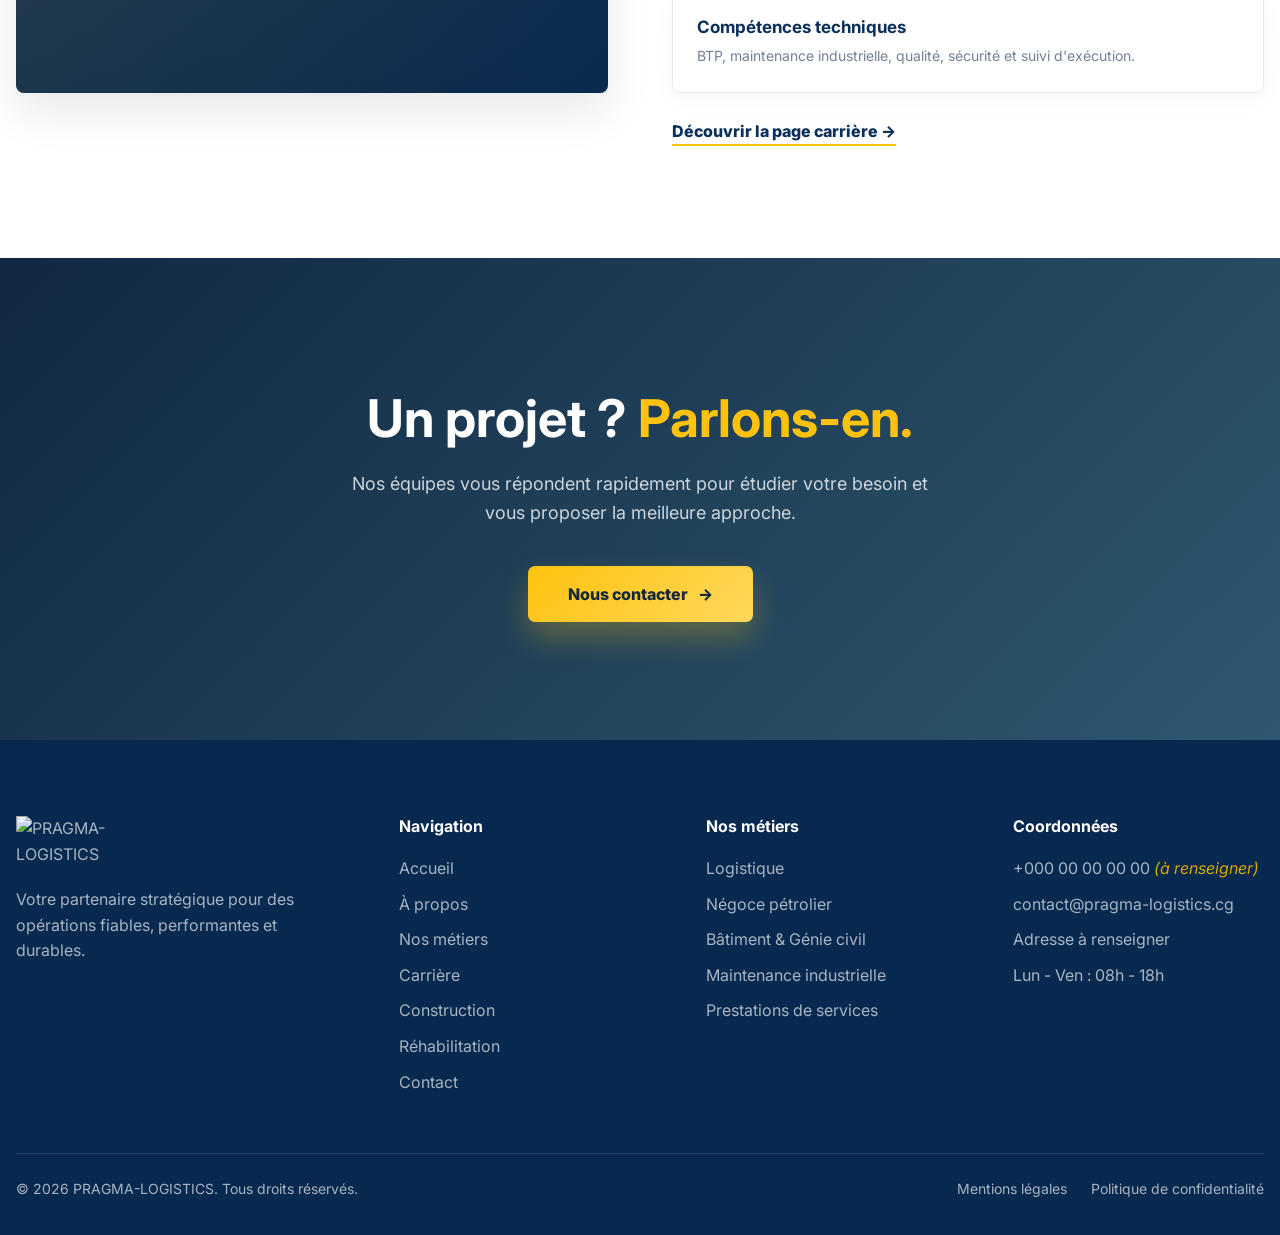
==== commit 3abd4d7c: "Remove site pages section from homepage" ====
--- a/index.html
+++ b/index.html
@@ -39,26 +39,6 @@
           <div class="hero-actions">
             <a class="btn btn-accent" href="contact.html">Demander un devis <span aria-hidden="true">→</span></a>
             <a class="btn btn-outline" href="metiers.html"><span class="btn-icon" aria-hidden="true">◎</span>Découvrir nos métiers</a>
-          </div>
-        </div>
-      </section>
-
-      <section class="section site-map-section">
-        <div class="container">
-          <div class="section-heading">
-            <div>
-              <span class="eyebrow">Pages du site</span>
-              <h2>Un accès direct à chaque rubrique</h2>
-            </div>
-            <p>Chaque lien ouvre une page dédiée, avec son propre contenu et son propre visuel.</p>
-          </div>
-          <div class="page-link-grid">
-            <a class="page-link-card" href="apropos.html"><span>01</span><h3>À propos</h3><p>Présentation de l'entreprise, de son organisation et de sa méthode.</p></a>
-            <a class="page-link-card" href="metiers.html"><span>02</span><h3>Nos métiers</h3><p>Vue complète des domaines d'intervention de PRAGMA-LOGISTICS.</p></a>
-            <a class="page-link-card" href="carriere.html"><span>03</span><h3>Carrière</h3><p>Profils recherchés, compétences et candidature spontanée.</p></a>
-            <a class="page-link-card" href="construction.html"><span>04</span><h3>Construction</h3><p>Bâtiment, génie civil, infrastructures et pilotage de chantier.</p></a>
-            <a class="page-link-card" href="rehabilitation.html"><span>05</span><h3>Réhabilitation</h3><p>Rénovation, remise en conformité et remise à niveau durable.</p></a>
-            <a class="page-link-card" href="contact.html"><span>06</span><h3>Contact</h3><p>Demande de devis, informations, partenariat ou candidature.</p></a>
           </div>
         </div>
       </section>
